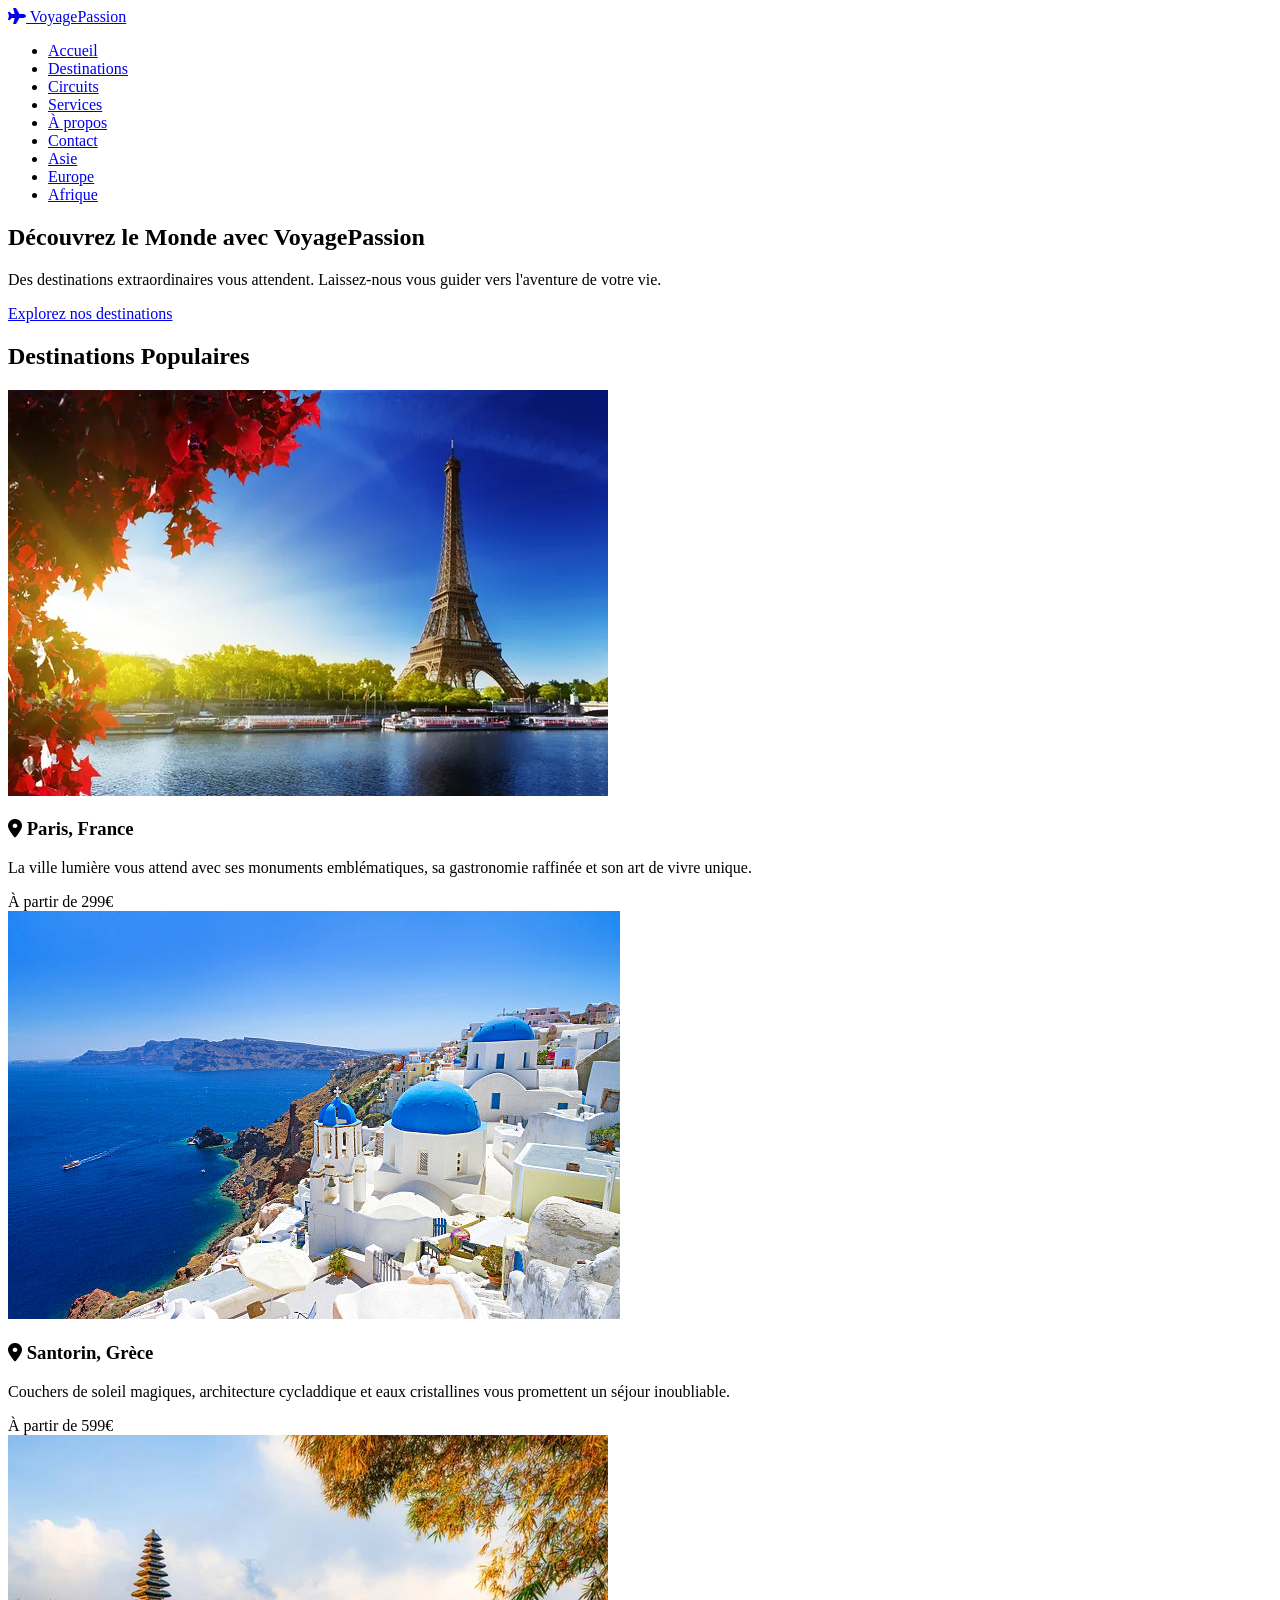
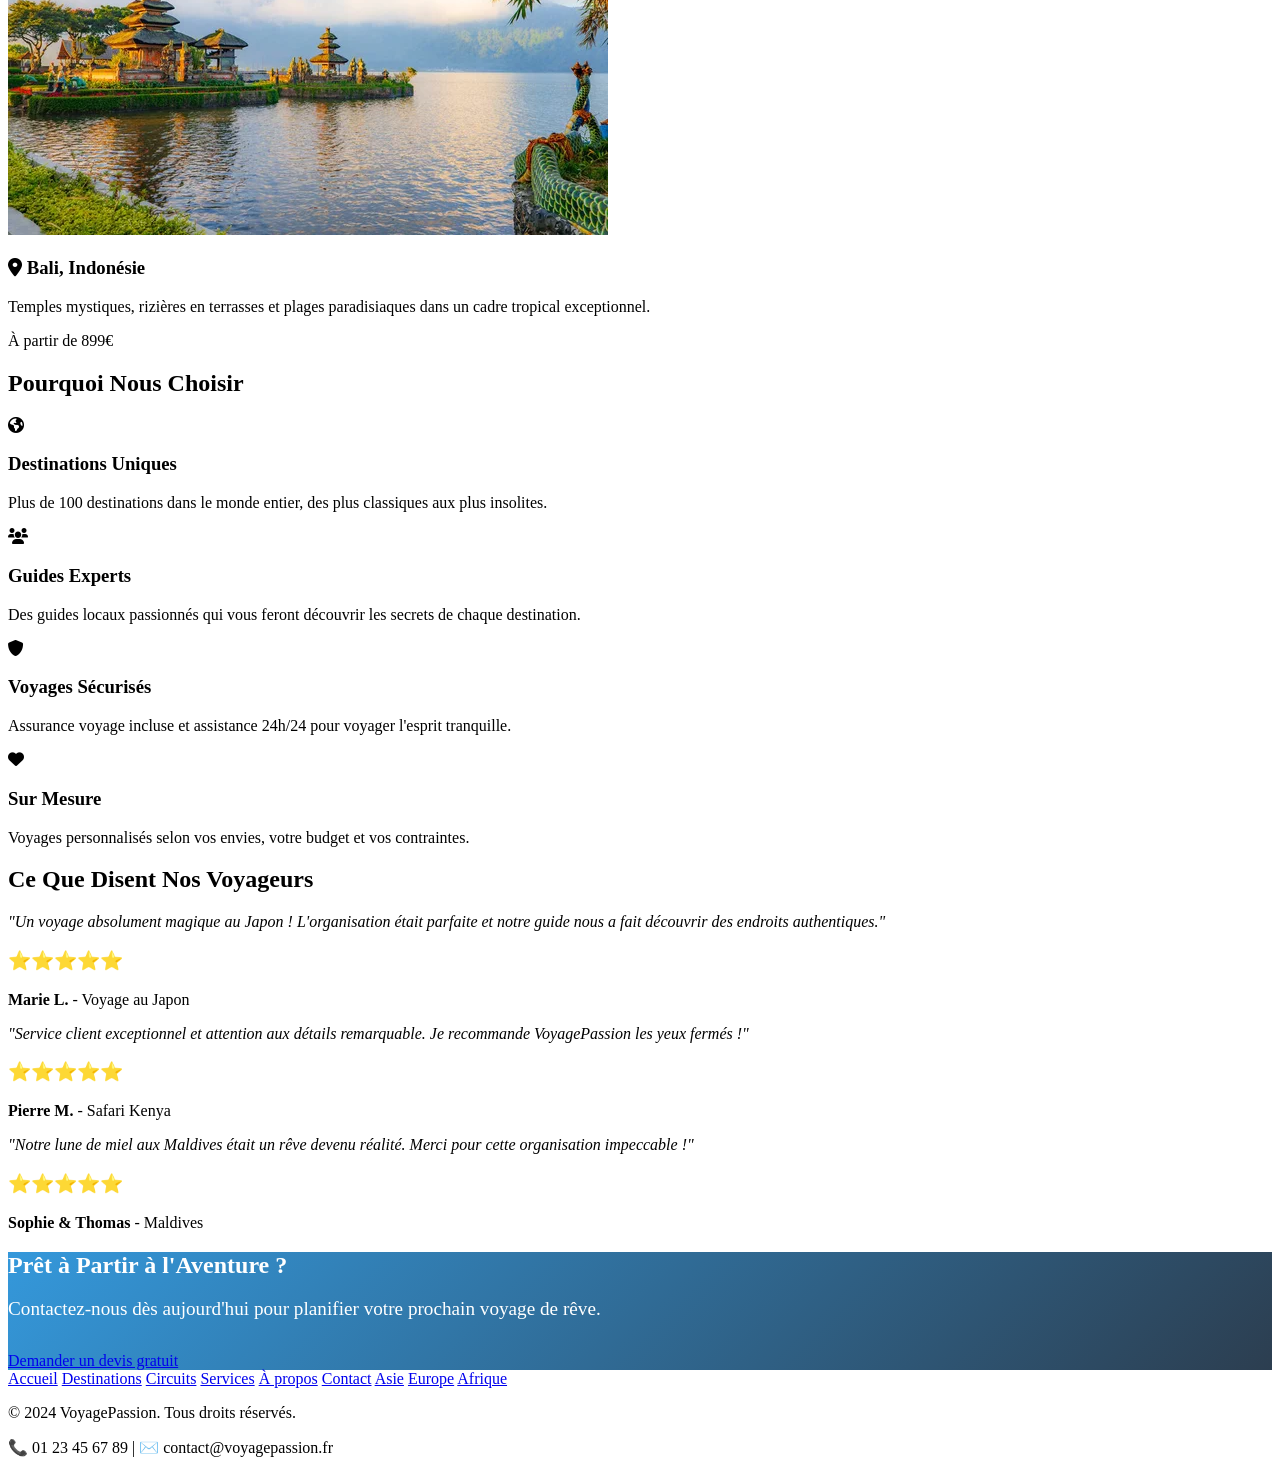
==== index.html @ 251c712e "contenu index.html et introduction d'images" ====
<!DOCTYPE html>
<html lang="fr">
<head>
    <meta charset="UTF-8">
    <meta name="viewport" content="width=device-width, initial-scale=1.0">
    <title>VoyagePassion - Votre agence de voyage</title>
    <link rel="stylesheet" href="styles.css">
    <link rel="stylesheet" href="https://cdnjs.cloudflare.com/ajax/libs/font-awesome/6.0.0/css/all.min.css">
</head>
<body>
    <header>
        <div class="header-container">
            <a href="index.html" class="logo">
                <i class="fas fa-plane"></i> VoyagePassion
            </a>
            <nav>
                <ul>
                    <li><a href="index.html" class="active">Accueil</a></li>
                    <li><a href="destinations.html">Destinations</a></li>
                    <li><a href="circuits.html">Circuits</a></li>
                    <li><a href="services.html">Services</a></li>
                    <li><a href="apropos.html">À propos</a></li>
                    <li><a href="contact.html">Contact</a></li>
                    <li><a href="Japon.html">Asie</a></li>
                    <li><a href="Maldives.html">Europe</a></li>
                    <li><a href="Kenya.html">Afrique</a></li>
                </ul>
            </nav>
        </div>
    </header>

    <main>
         <!-- Hero Section -->
        <section class="hero">
            <div class="hero-content">
                <h1>Découvrez le Monde avec VoyagePassion</h1>
                <p>Des destinations extraordinaires vous attendent. Laissez-nous vous guider vers l'aventure de votre vie.</p>
                <a href="destinations.html" class="cta-button">Explorez nos destinations</a>
            </div>
        </section>

        <!-- Destinations populaires -->
        <section class="section">
            <div class="container">
                <h2 class="section-title">Destinations Populaires</h2>
                <div class="cards-grid">
                    <div class="card">
                        <img src="assets/img/depositphotos_12462950-stock-photo-color-of-autumn-in-paris.jpg" alt="Paris">
                        <div class="card-content">
                            <h3><i class="fas fa-map-marker-alt"></i> Paris, France</h3>
                            <p>La ville lumière vous attend avec ses monuments emblématiques, sa gastronomie raffinée et son art de vivre unique.</p>
                            <div class="price">À partir de 299€</div>
                        </div>
                    </div>

                    <div class="card">
                        <img src="assets/img/istockphoto-166471469-612x612.jpg" alt="Santorin">
                        <div class="card-content">
                            <h3><i class="fas fa-map-marker-alt"></i> Santorin, Grèce</h3>
                            <p>Couchers de soleil magiques, architecture cycladdique et eaux cristallines vous promettent un séjour inoubliable.</p>
                            <div class="price">À partir de 599€</div>
                        </div>
                    </div>

                    <div class="card">
                        <img src="assets/img/depositphotos_427913978-stock-photo-pura-ulun-danu-bratan-temple.jpg" alt="Bali">
                        <div class="card-content">
                            <h3><i class="fas fa-map-marker-alt"></i> Bali, Indonésie</h3>
                            <p>Temples mystiques, rizières en terrasses et plages paradisiaques dans un cadre tropical exceptionnel.</p>
                            <div class="price">À partir de 899€</div>
                        </div>
                    </div>
                </div>
            </div>
        </section>

         <!-- Services -->
        <section class="section" style="background: white;">
            <div class="container">
                <h2 class="section-title">Pourquoi Nous Choisir</h2>
                <div class="services-grid">
                    <div class="service-item">
                        <div class="service-icon">
                            <i class="fas fa-globe-americas"></i>
                        </div>
                        <h3>Destinations Uniques</h3>
                        <p>Plus de 100 destinations dans le monde entier, des plus classiques aux plus insolites.</p>
                    </div>

                    <div class="service-item">
                        <div class="service-icon">
                            <i class="fas fa-users"></i>
                        </div>
                        <h3>Guides Experts</h3>
                        <p>Des guides locaux passionnés qui vous feront découvrir les secrets de chaque destination.</p>
                    </div>

                    <div class="service-item">
                        <div class="service-icon">
                            <i class="fas fa-shield-alt"></i>
                        </div>
                        <h3>Voyages Sécurisés</h3>
                        <p>Assurance voyage incluse et assistance 24h/24 pour voyager l'esprit tranquille.</p>
                    </div>

                    <div class="service-item">
                        <div class="service-icon">
                            <i class="fas fa-heart"></i>
                        </div>
                        <h3>Sur Mesure</h3>
                        <p>Voyages personnalisés selon vos envies, votre budget et vos contraintes.</p>
                    </div>
                </div>
            </div>
        </section>

        <!-- Témoignages -->
        <section class="section">
            <div class="container">
                <h2 class="section-title">Ce Que Disent Nos Voyageurs</h2>
                <div class="cards-grid">
                    <div class="card">
                        <div class="card-content">
                            <p style="font-style: italic; margin-bottom: 1rem;">"Un voyage absolument magique au Japon ! L'organisation était parfaite et notre guide nous a fait découvrir des endroits authentiques."</p>
                            <h3>⭐⭐⭐⭐⭐</h3>
                            <p><strong>Marie L.</strong> - Voyage au Japon</p>
                        </div>
                    </div>

                    <div class="card">
                        <div class="card-content">
                            <p style="font-style: italic; margin-bottom: 1rem;">"Service client exceptionnel et attention aux détails remarquable. Je recommande VoyagePassion les yeux fermés !"</p>
                            <h3>⭐⭐⭐⭐⭐</h3>
                            <p><strong>Pierre M.</strong> - Safari Kenya</p>
                        </div>
                    </div>

                    <div class="card">
                        <div class="card-content">
                            <p style="font-style: italic; margin-bottom: 1rem;">"Notre lune de miel aux Maldives était un rêve devenu réalité. Merci pour cette organisation impeccable !"</p>
                            <h3>⭐⭐⭐⭐⭐</h3>
                            <p><strong>Sophie & Thomas</strong> - Maldives</p>
                        </div>
                    </div>
                </div>
            </div>
        </section>

        <!-- Call to Action -->
        <section class="section" style="background: linear-gradient(135deg, #3498db, #2c3e50); color: white;">
            <div class="container text-center">
                <h2 style="color: white; margin-bottom: 1rem;">Prêt à Partir à l'Aventure ?</h2>
                <p style="font-size: 1.2rem; margin-bottom: 2rem;">Contactez-nous dès aujourd'hui pour planifier votre prochain voyage de rêve.</p>
                <a href="contact.html" class="cta-button">Demander un devis gratuit</a>
            </div>
        </section>
    
    </main>

    <footer>
        <div class="footer-content">
            <div class="footer-links">
                <a href="index.html">Accueil</a>
                <a href="destinations.html">Destinations</a>
                <a href="circuits.html">Circuits</a>
                <a href="services.html">Services</a>
                <a href="apropos.html">À propos</a>
                <a href="contact.html">Contact</a>
                <a href="Japon.html">Asie</a>
                <a href="Maldives.html">Europe</a>
                <a href="Kenya.html">Afrique</a>
            </div>
            <p>&copy; 2024 VoyagePassion. Tous droits réservés.</p>
            <p>📞 01 23 45 67 89 | ✉️ contact@voyagepassion.fr</p>
        </div>
        </footer>

</body>
</html>
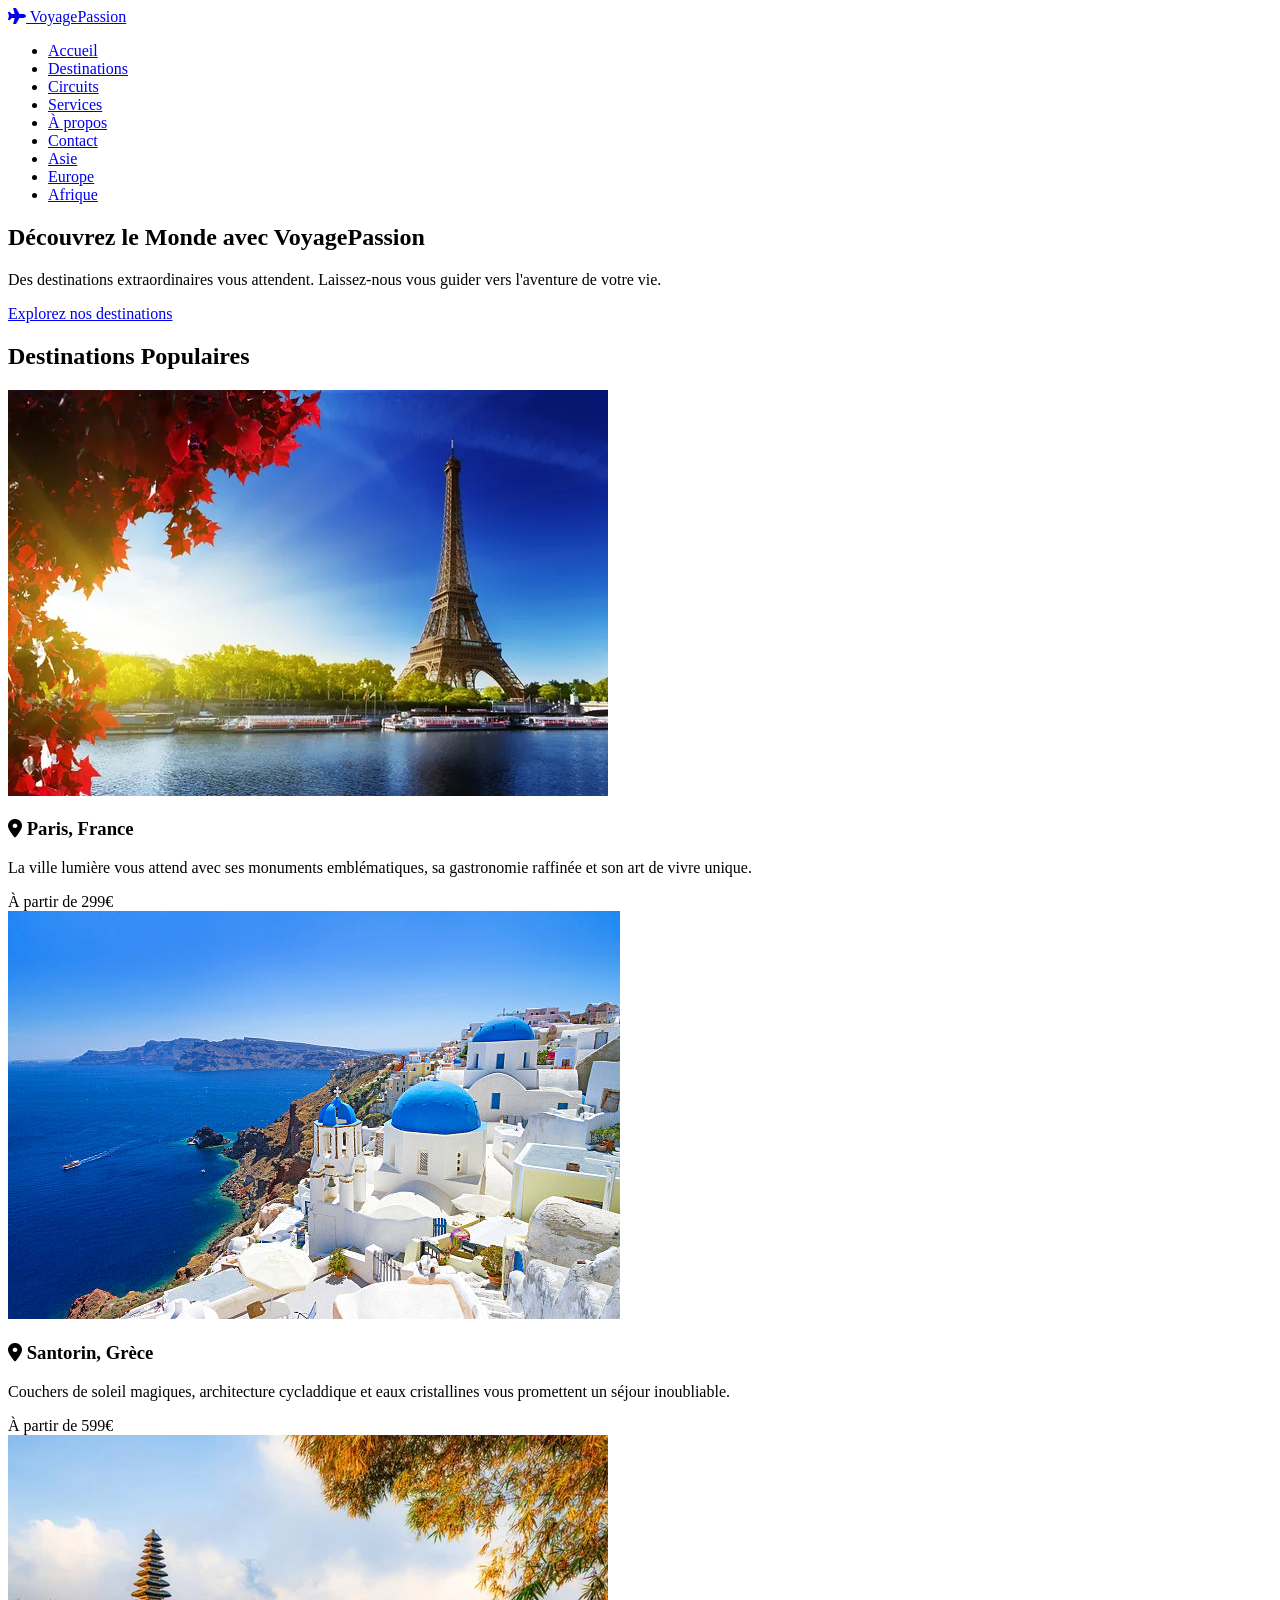
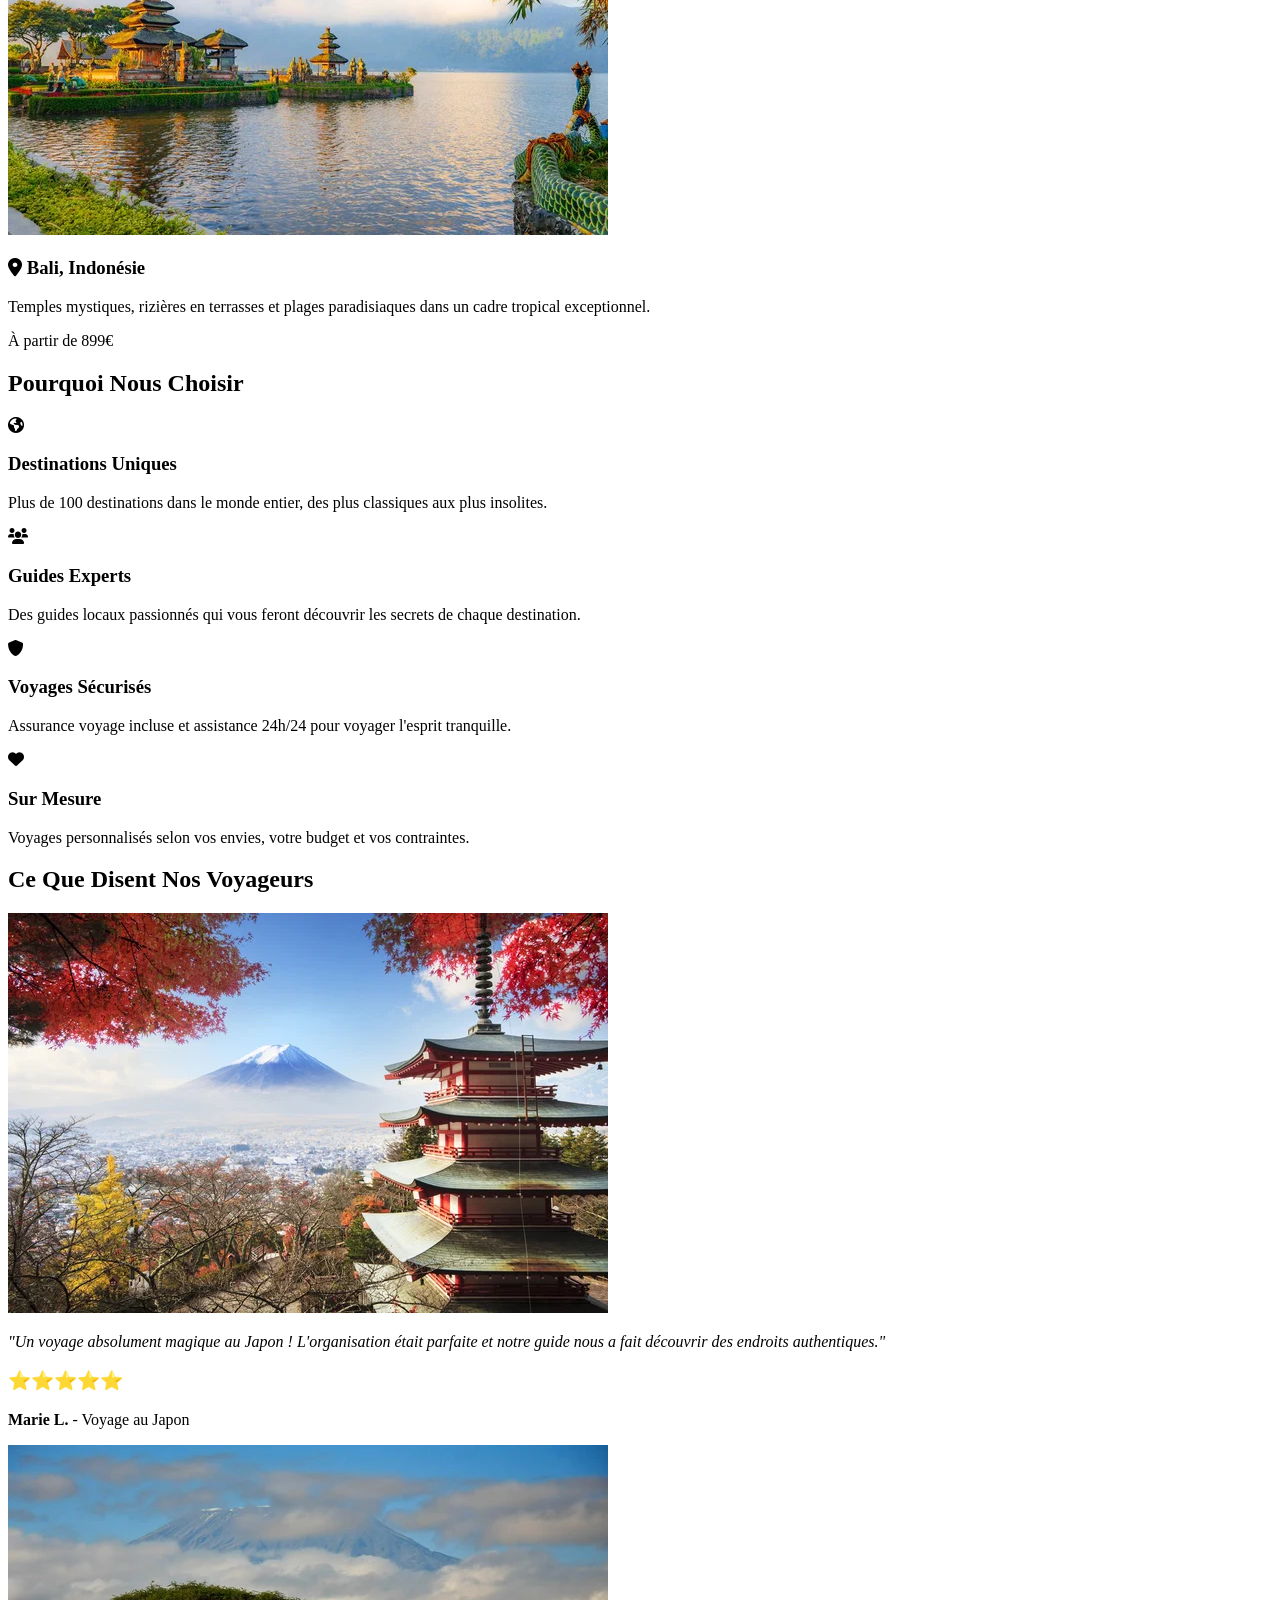
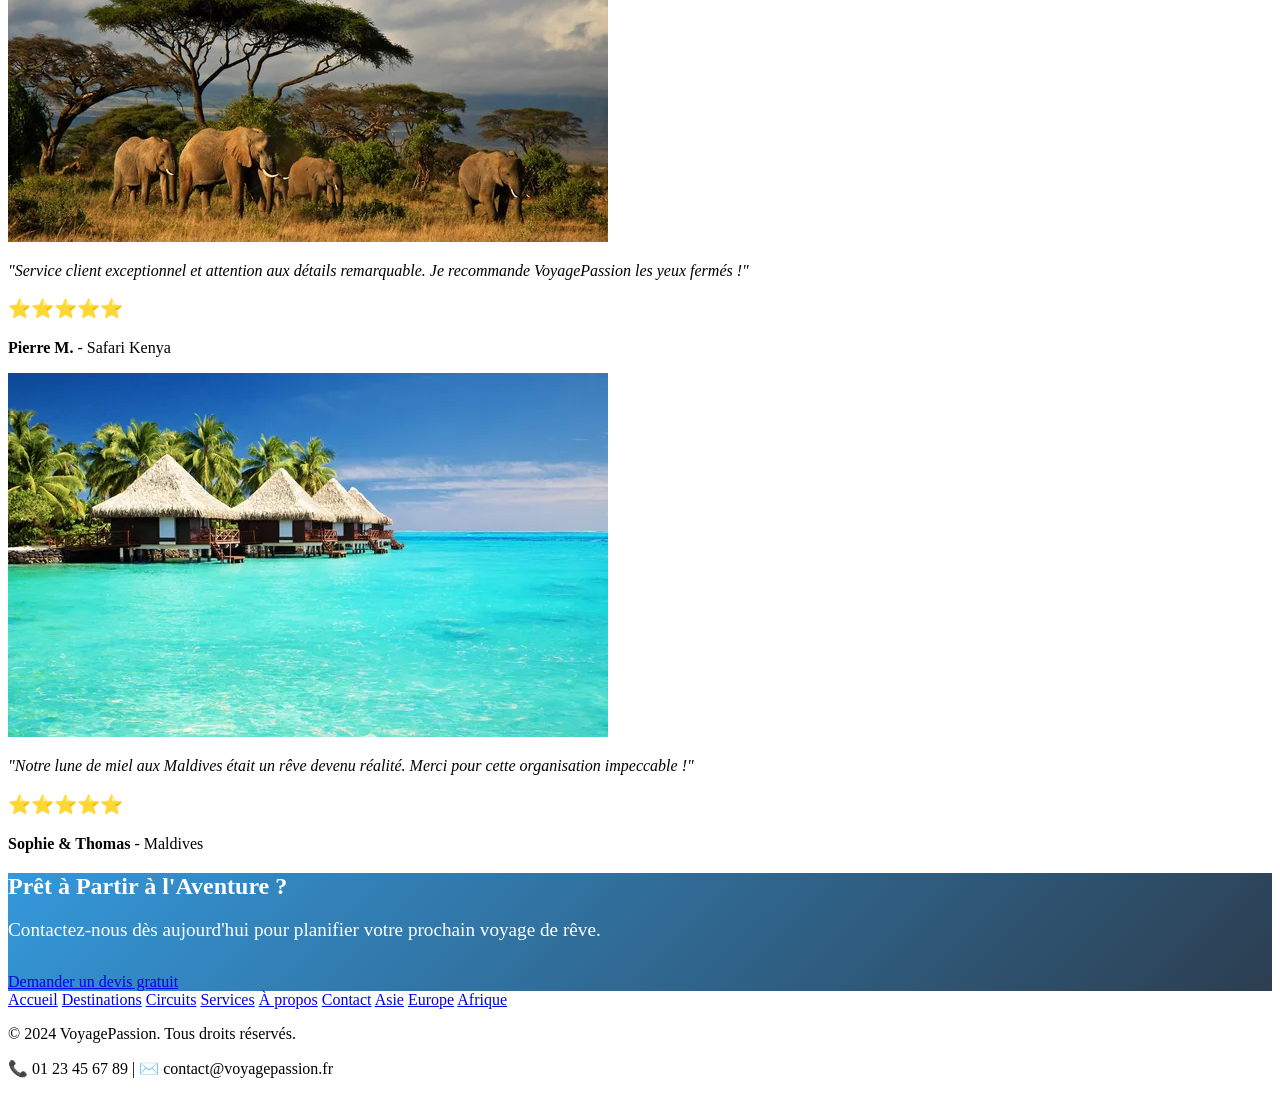
==== commit 240368ea: "création destination.html" ====
--- a/index.html
+++ b/index.html
@@ -120,6 +120,7 @@
                 <h2 class="section-title">Ce Que Disent Nos Voyageurs</h2>
                 <div class="cards-grid">
                     <div class="card">
+                         <img src="assets/img/depositphotos_59732433-stock-photo-mt-fuji-with-fall-colors.jpg" alt="Japon">
                         <div class="card-content">
                             <p style="font-style: italic; margin-bottom: 1rem;">"Un voyage absolument magique au Japon ! L'organisation était parfaite et notre guide nous a fait découvrir des endroits authentiques."</p>
                             <h3>⭐⭐⭐⭐⭐</h3>
@@ -128,6 +129,7 @@
                     </div>
 
                     <div class="card">
+                         <img src="assets/img/depositphotos_8902844-stock-photo-elephant-family-in-front-of.jpg" alt="Kenya">
                         <div class="card-content">
                             <p style="font-style: italic; margin-bottom: 1rem;">"Service client exceptionnel et attention aux détails remarquable. Je recommande VoyagePassion les yeux fermés !"</p>
                             <h3>⭐⭐⭐⭐⭐</h3>
@@ -136,6 +138,7 @@
                     </div>
 
                     <div class="card">
+                         <img src="assets/img/depositphotos_9186147-stock-photo-over-water-bungalows-with-steps.jpg" alt="Maldives">
                         <div class="card-content">
                             <p style="font-style: italic; margin-bottom: 1rem;">"Notre lune de miel aux Maldives était un rêve devenu réalité. Merci pour cette organisation impeccable !"</p>
                             <h3>⭐⭐⭐⭐⭐</h3>
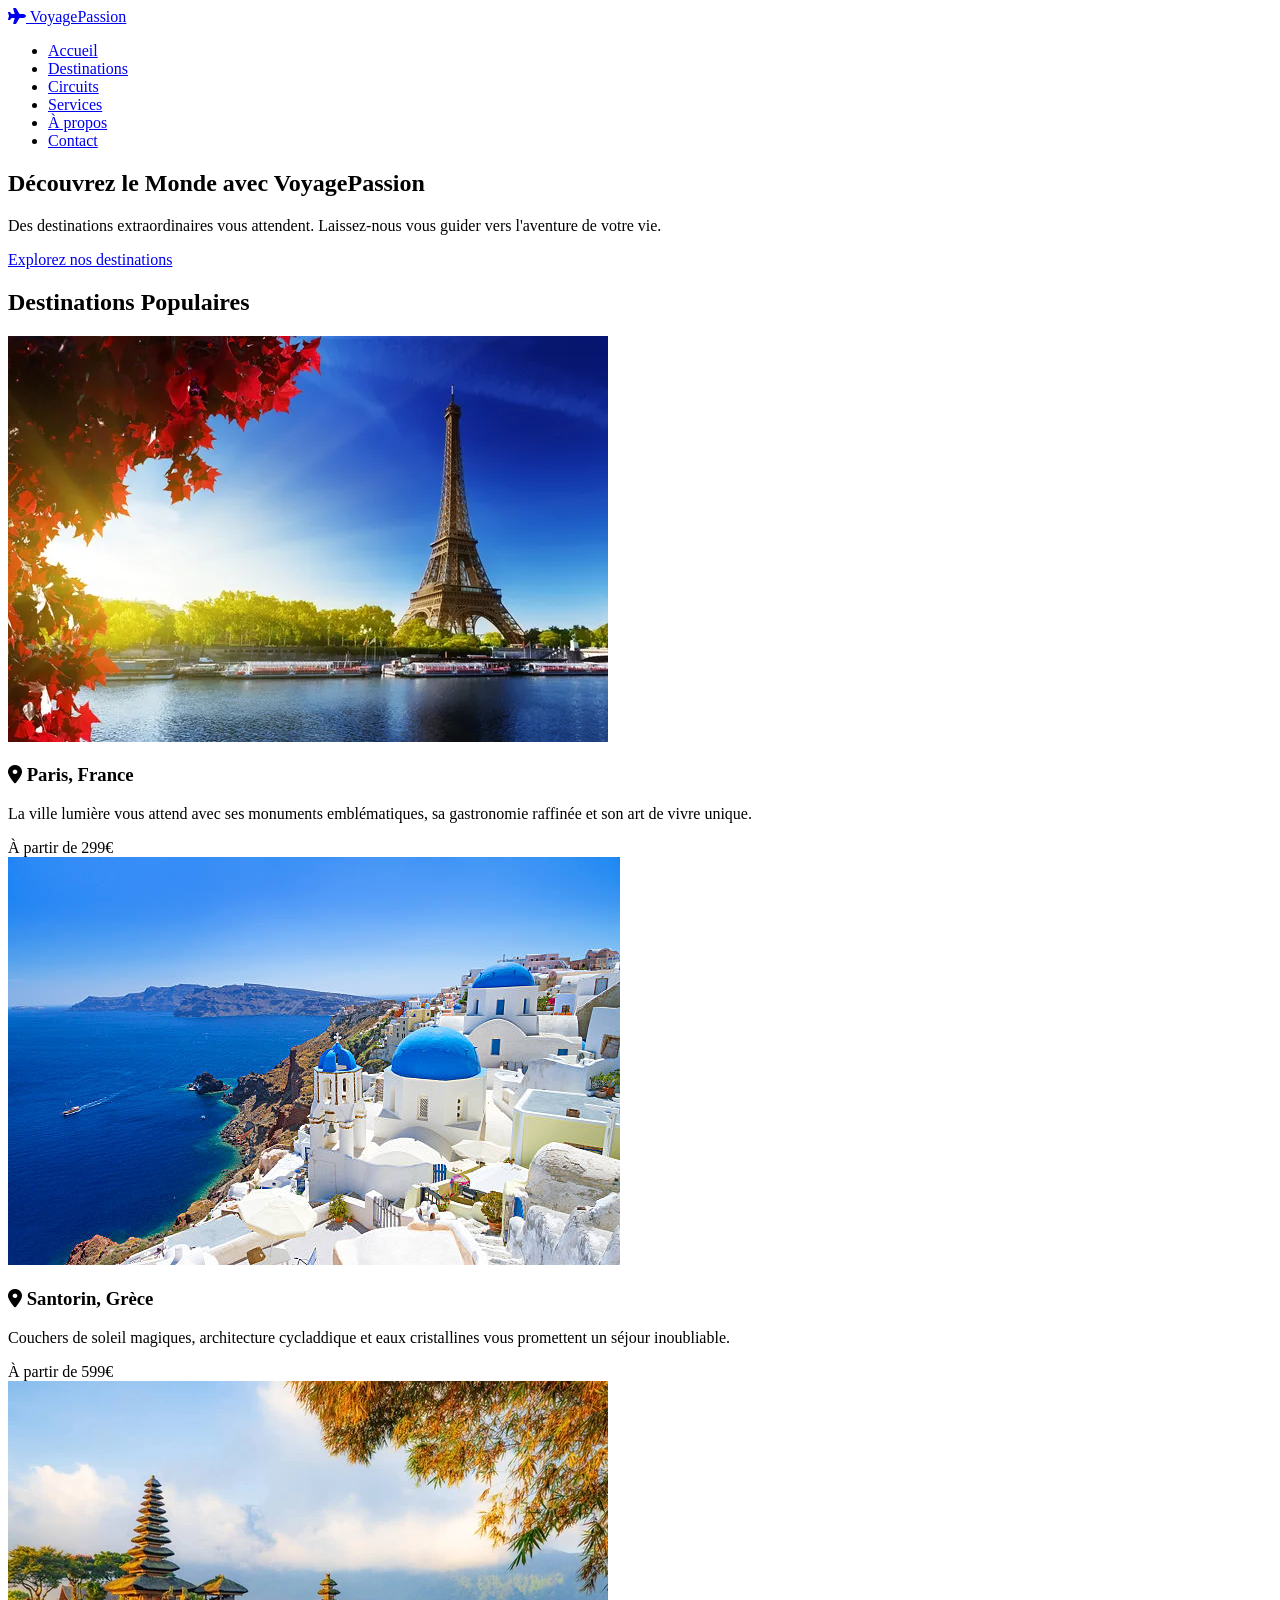
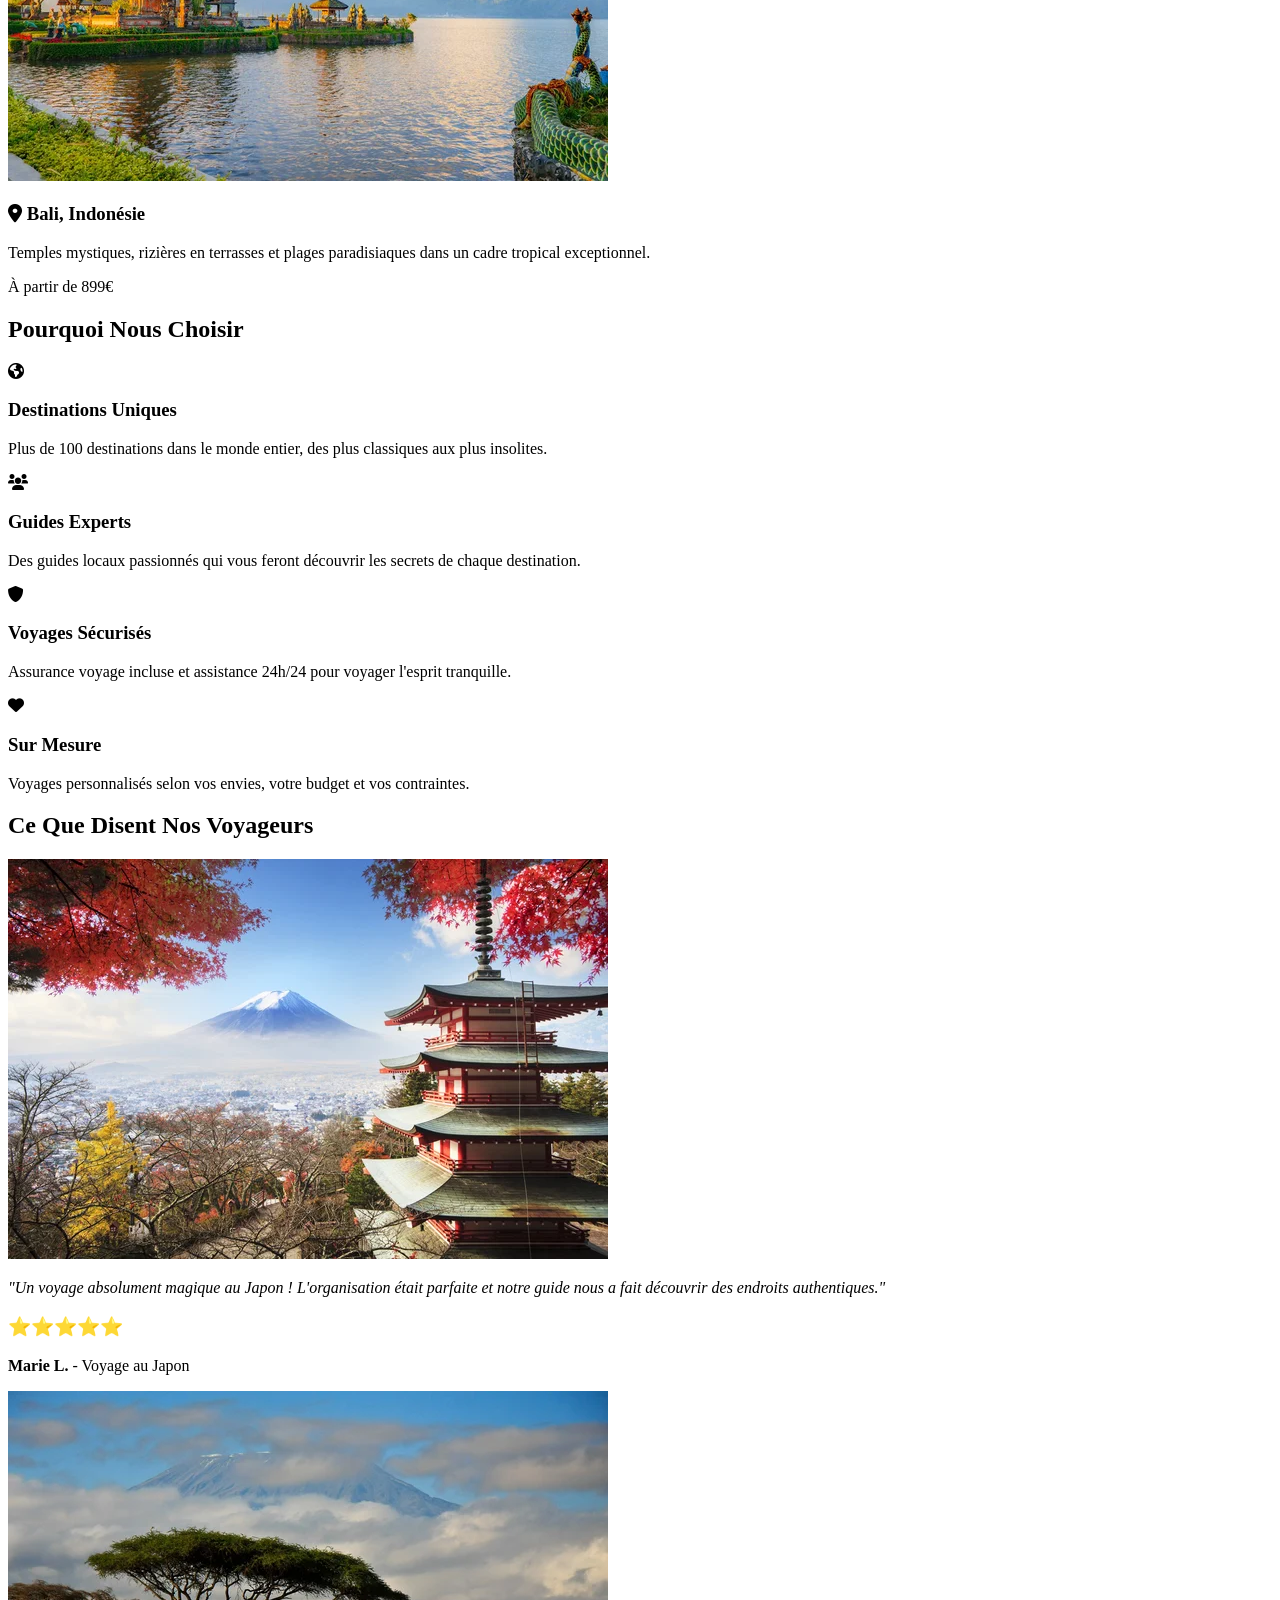
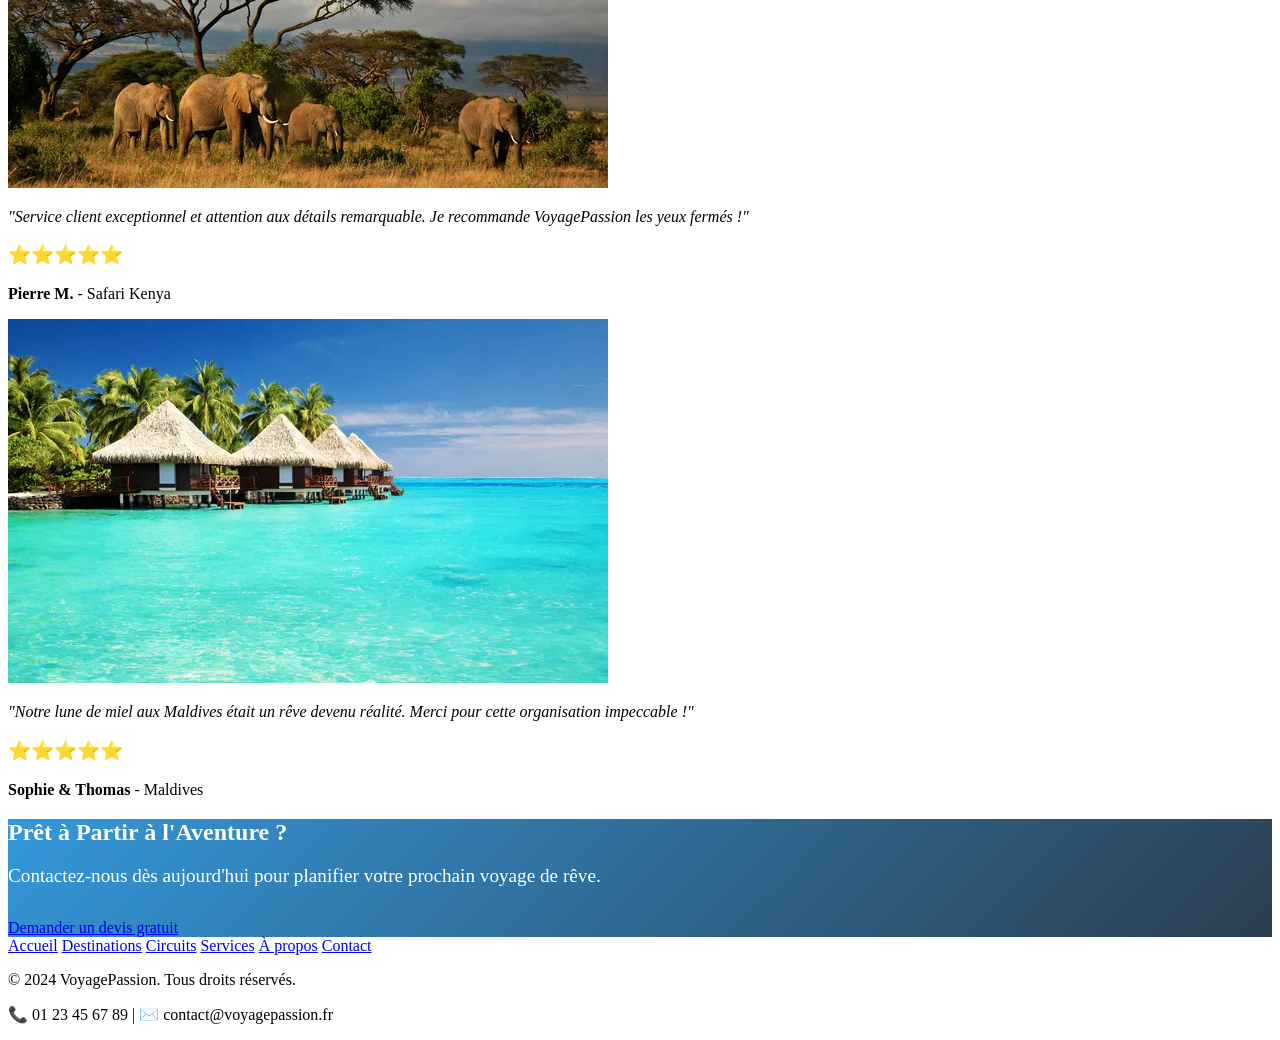
==== commit 8d49d8ca: "rajout contenu circuits.html et début apropos.html" ====
--- a/index.html
+++ b/index.html
@@ -21,9 +21,9 @@
                     <li><a href="services.html">Services</a></li>
                     <li><a href="apropos.html">À propos</a></li>
                     <li><a href="contact.html">Contact</a></li>
-                    <li><a href="Japon.html">Asie</a></li>
+                    <!-- <li><a href="Japon.html">Asie</a></li>
                     <li><a href="Maldives.html">Europe</a></li>
-                    <li><a href="Kenya.html">Afrique</a></li>
+                    <li><a href="Kenya.html">Afrique</a></li> -->
                 </ul>
             </nav>
         </div>
@@ -169,9 +169,9 @@
                 <a href="services.html">Services</a>
                 <a href="apropos.html">À propos</a>
                 <a href="contact.html">Contact</a>
-                <a href="Japon.html">Asie</a>
+                <!-- <a href="Japon.html">Asie</a>
                 <a href="Maldives.html">Europe</a>
-                <a href="Kenya.html">Afrique</a>
+                <a href="Kenya.html">Afrique</a> -->
             </div>
             <p>&copy; 2024 VoyagePassion. Tous droits réservés.</p>
             <p>📞 01 23 45 67 89 | ✉️ contact@voyagepassion.fr</p>
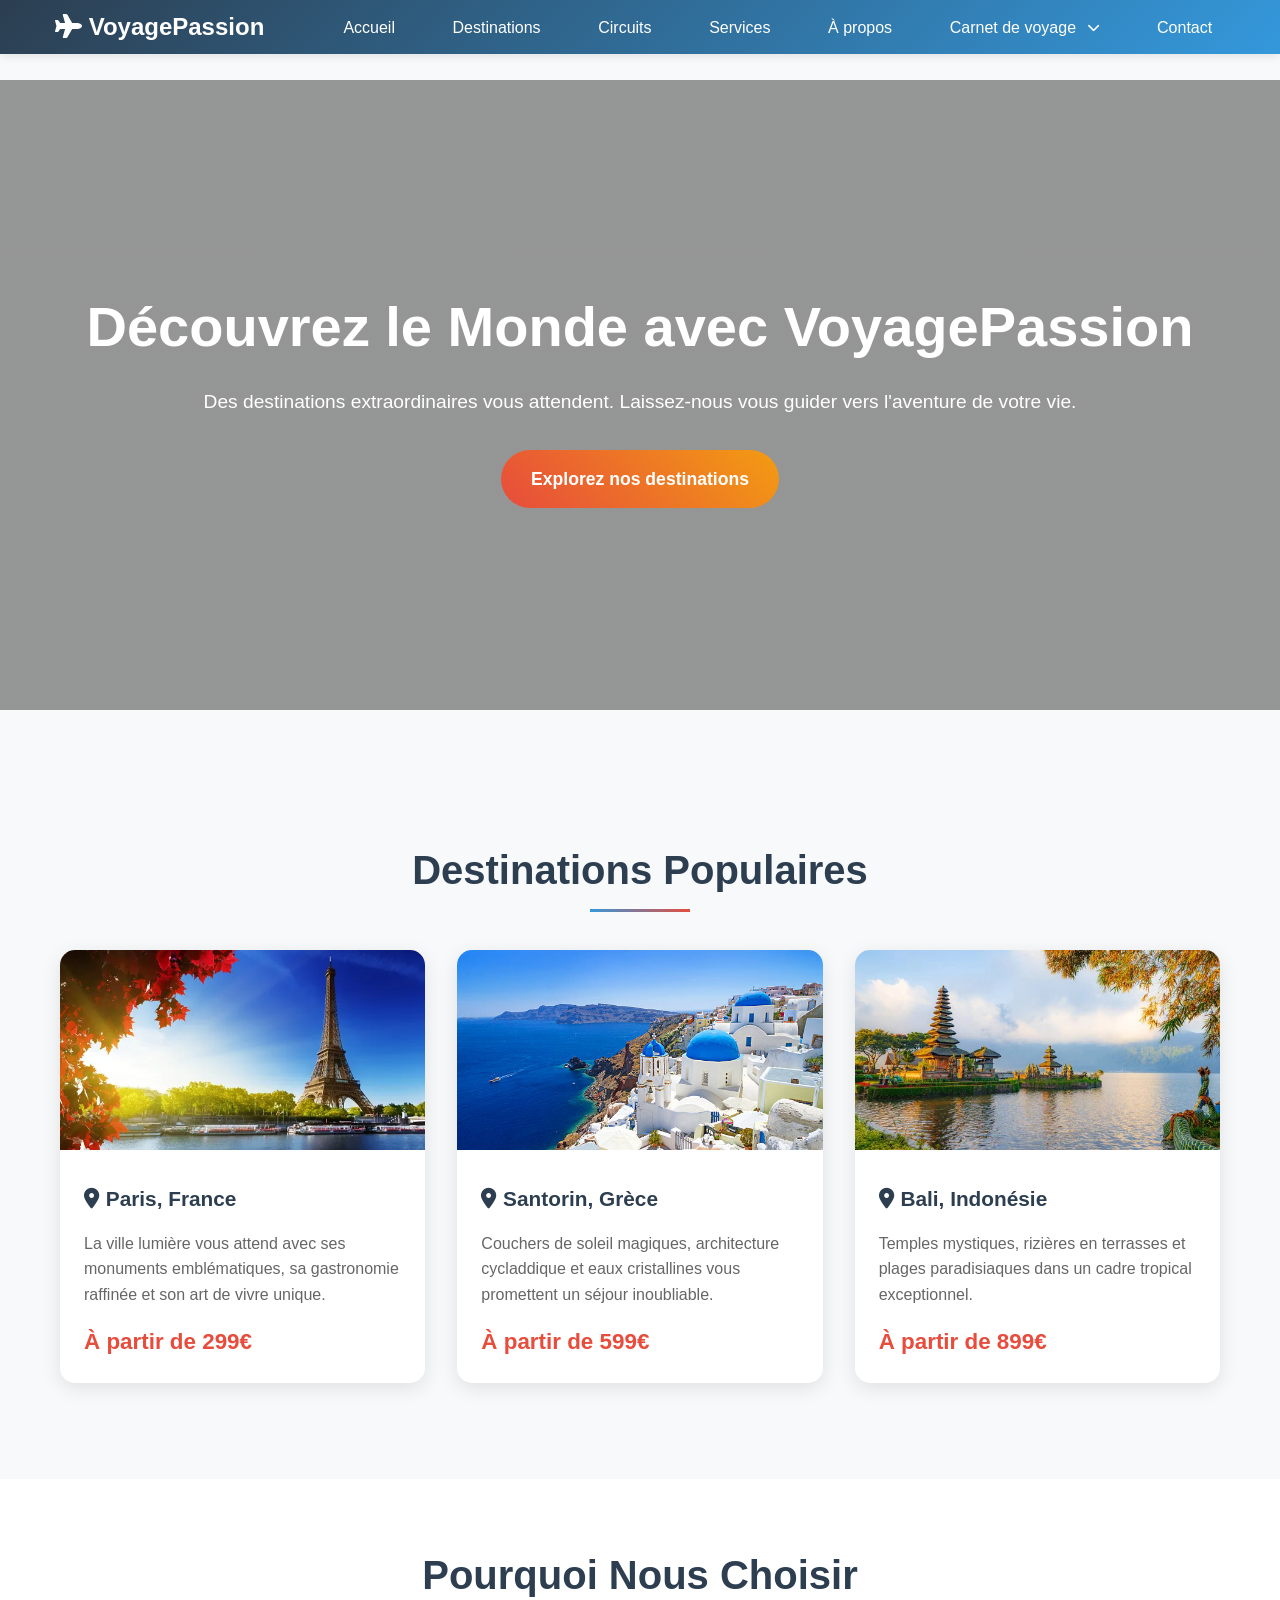
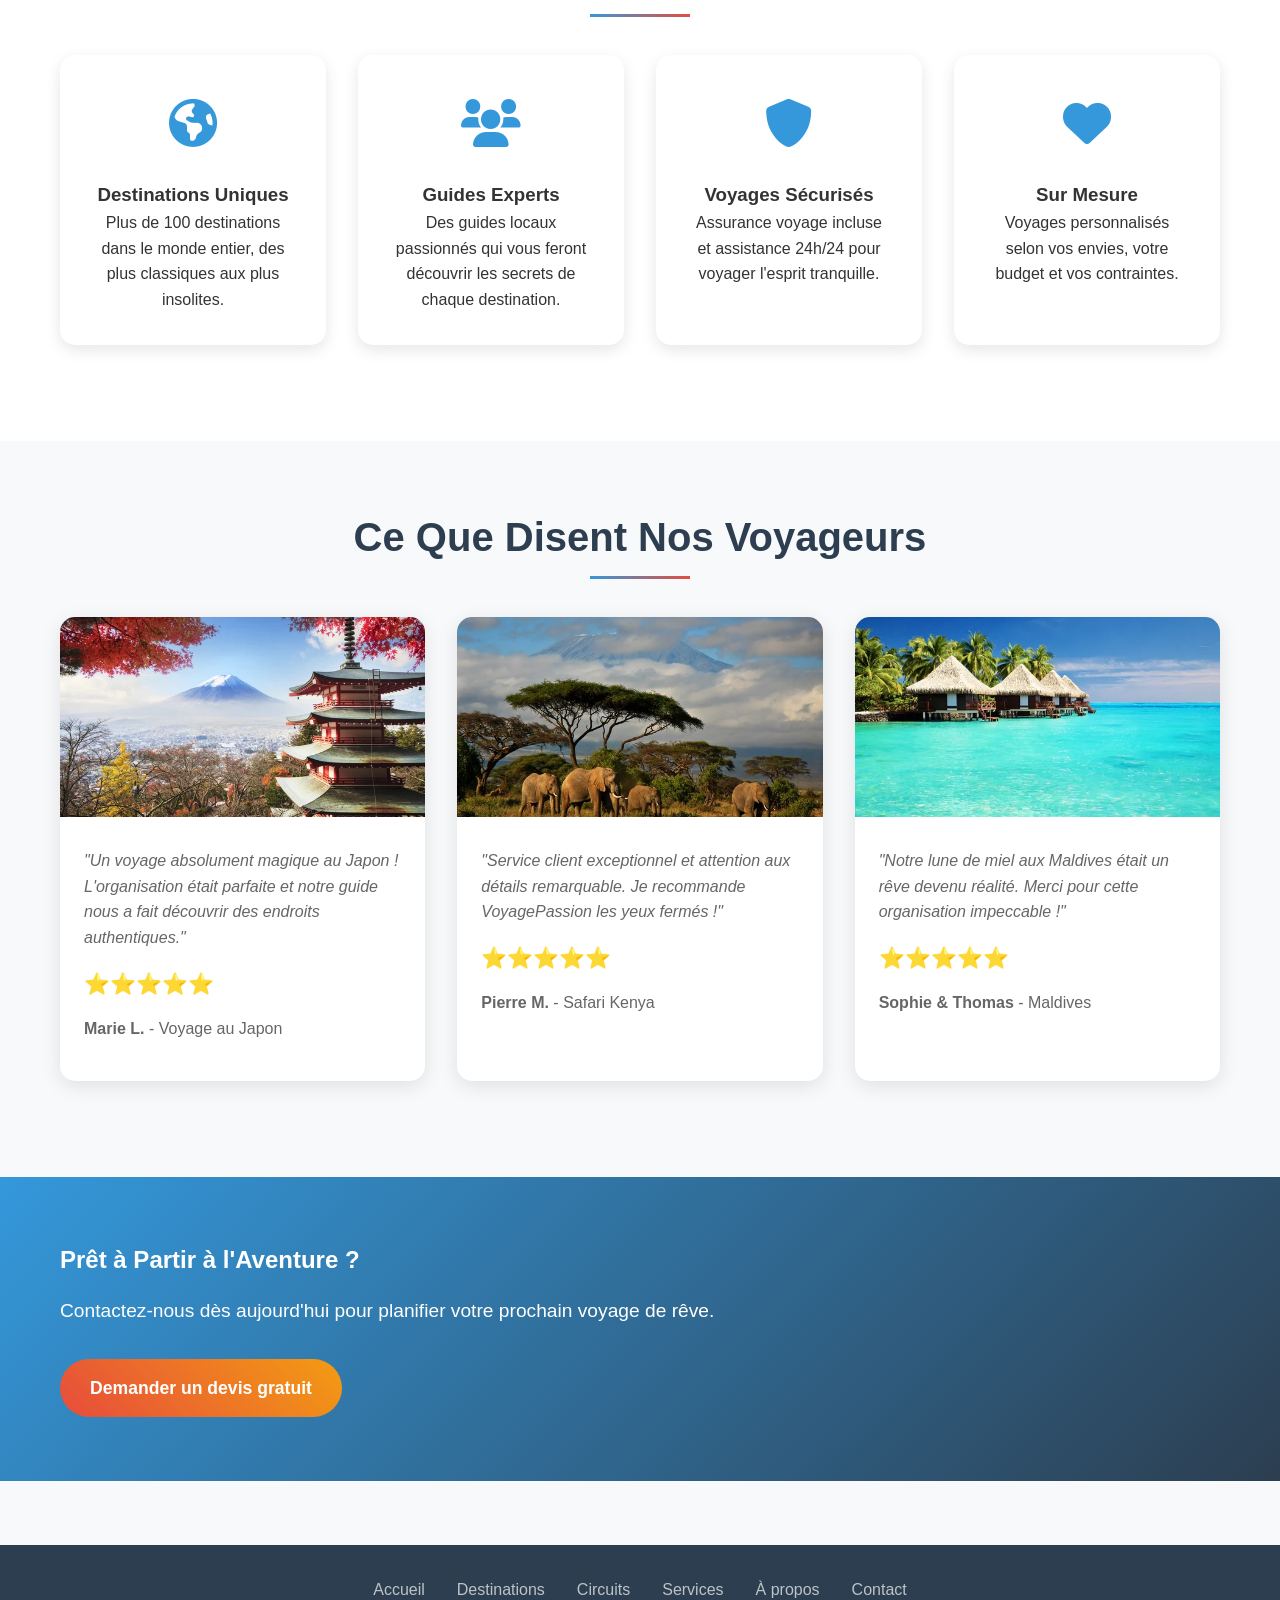
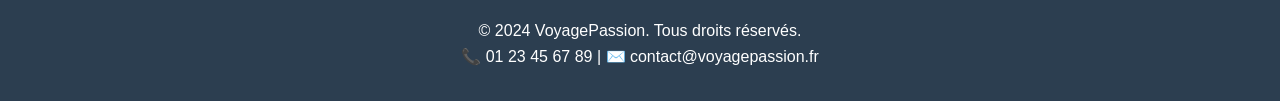
==== commit 0199e6df: "fin style.css et rajout de carnet de voyage" ====
--- a/index.html
+++ b/index.html
@@ -4,9 +4,93 @@
     <meta charset="UTF-8">
     <meta name="viewport" content="width=device-width, initial-scale=1.0">
     <title>VoyagePassion - Votre agence de voyage</title>
-    <link rel="stylesheet" href="styles.css">
+    <link rel="stylesheet" href="assets/css/style.css">
     <link rel="stylesheet" href="https://cdnjs.cloudflare.com/ajax/libs/font-awesome/6.0.0/css/all.min.css">
 </head>
+
+<!--
+    Script : gestion du menu déroulant "Carnet de voyage".
+    Explication ligne par ligne (variables, fonctions, conditions, boucles, contraintes) :
+        - document.addEventListener('DOMContentLoaded', ...)
+                -> s'assure que le DOM est complètement chargé avant d'accéder aux éléments.
+        - var dropdown = document.querySelector('.dropdown')
+                -> sélectionne l'élément principal du dropdown; peut être null si la page n'en possède pas.
+        - check nulls (if (!dropdown) return)
+                -> contrainte importante pour éviter des erreurs JS si le header est absent.
+        - dropbtn, dropdownContent
+                -> sous-éléments du dropdown ; vérifier leur existence avant de les utiliser.
+        - openDropdown / closeDropdown (fonctions utilitaires)
+                -> encapsulent la logique d'ouverture/fermeture pour éviter la répétition.
+        - dropbtn.addEventListener('click', ...)
+                -> événement principal; e.preventDefault() évite le saut dû au lien '#'.
+                -> condition if (!isOpen) { open } else { close } : comportement toggle (condition simple vraie/fausse).
+        - document.addEventListener('click', ...)
+                -> détecte les clics hors du dropdown; utilise dropdown.contains(e.target) pour déterminer la portée.
+        - dropdownContent.querySelectorAll('a').forEach(...)
+                -> boucle implicite : on attache un listener à chaque lien pour fermer le menu après sélection.
+
+    Contraintes et bonnes pratiques :
+        - lecture de style.display lit le style inline uniquement; si vous voulez lire l'état calculé, préférez
+            window.getComputedStyle(dropdownContent).display, ou mieux : gérer l'état via des classes CSS (.open).
+        - le script évite de provoquer des erreurs si des éléments sont manquants (null-checks).
+-->
+<script>
+document.addEventListener('DOMContentLoaded', function() {
+    // Récupération sécurisée des éléments (peut retourner null)
+    var dropdown = document.querySelector('.dropdown');
+
+    // Si aucun dropdown sur la page, on quitte proprement (aucune erreur lancer)
+    if (!dropdown) return; // CONTRAINTE : protège les pages sans menu déroulant
+
+    var dropbtn = dropdown.querySelector('.dropbtn');
+    var dropdownContent = dropdown.querySelector('.dropdown-content');
+
+    // Vérification supplémentaire : si une des parties manque, on n'attache pas d'écouteurs
+    if (!dropbtn || !dropdownContent) return;
+
+    // Fonction utilitaire : fermer le dropdown (réutilisable)
+    function closeDropdown() {
+        dropdownContent.style.display = 'none';
+        dropbtn.classList.remove('active');
+    }
+
+    // Fonction utilitaire : ouvrir le dropdown
+    function openDropdown() {
+        dropdownContent.style.display = 'block';
+        dropdownContent.style.animation = 'slideDown 0.3s ease';
+        dropbtn.classList.add('active');
+    }
+
+    // Toggle au clic : lecture de l'état actuel via style inline
+    dropbtn.addEventListener('click', function(e) {
+        // Empêche le comportement par défaut du lien (navigation vers '#')
+        e.preventDefault();
+
+        var isOpen = dropdownContent.style.display === 'block';
+        if (!isOpen) {
+            openDropdown();
+        } else {
+            closeDropdown();
+        }
+    });
+
+    // Fermer le menu si un clic se produit en dehors du dropdown
+    document.addEventListener('click', function(e) {
+        if (!dropdown.contains(e.target)) {
+            closeDropdown();
+        }
+    });
+
+    // Fermer le menu après sélection d'une option
+    // querySelectorAll retourne une NodeList; forEach parcourt chaque élément (boucle)
+    dropdownContent.querySelectorAll('a').forEach(function(link) {
+        link.addEventListener('click', function() {
+            closeDropdown();
+            // Ne pas preventDefault : le lien doit naviguer normalement vers la page cible
+        });
+    });
+});
+</script>
 <body>
     <header>
         <div class="header-container">
@@ -20,10 +104,15 @@
                     <li><a href="circuits.html">Circuits</a></li>
                     <li><a href="services.html">Services</a></li>
                     <li><a href="apropos.html">À propos</a></li>
+                    <li class="dropdown">
+                        <a href="#" class="dropbtn">Carnet de voyage <i class="fas fa-chevron-down"></i></a>
+                        <div class="dropdown-content">
+                            <a href="souvenirs-japon.html">🌸 Souvenirs du Japon</a>
+                            <a href="souvenirs-kenya.html">🦁 Souvenirs du Kenya</a>
+                            <a href="souvenirs-maldives.html">🏝️ Souvenirs des Maldives</a>
+                        </div>
+                    </li>
                     <li><a href="contact.html">Contact</a></li>
-                    <!-- <li><a href="Japon.html">Asie</a></li>
-                    <li><a href="Maldives.html">Europe</a></li>
-                    <li><a href="Kenya.html">Afrique</a></li> -->
                 </ul>
             </nav>
         </div>
@@ -178,5 +267,68 @@
         </div>
         </footer>
 
+<script>
+/*
+    Script : masquer/afficher la barre de navigation lors du scroll.
+
+    Description ligne par ligne / concepts :
+        - lastScrollTop : conserve la position verticale précédente du scroll (variable d'état)
+        - scrollTimer : identifiant du timeout utilisé pour le debounce (detection de l'arrêt du scroll)
+        - navbar : élément DOM <header> sur lequel on ajoute/retire les classes CSS
+
+    Logique :
+        - si l'utilisateur scrolle vers le bas (scrollTop > lastScrollTop) et dépasse 100px,
+            on cache la navbar pour maximiser l'affichage du contenu.
+        - si l'utilisateur scrolle vers le haut, on affiche la navbar.
+        - un timeout (debounce) permet d'afficher la navbar quelques ms après l'arrêt du scroll.
+
+    Contraintes :
+        - vérifier que navbar existe avant de manipuler ses classes pour éviter des erreurs JS
+        - choisir un seuil (100px) pour ne pas déclencher le masquage sur de petits mouvements
+*/
+
+let lastScrollTop = 0;
+let scrollTimer;
+
+// Récupère la navbar ; peut être null si le DOM a été modifié
+const navbar = document.querySelector('header');
+
+// Si la navbar n'existe pas, ne rien faire (sécurité)
+if (navbar) {
+    window.addEventListener('scroll', function() {
+        // Position verticale actuelle (cross-browser)
+        let scrollTop = window.pageYOffset || document.documentElement.scrollTop;
+
+        // Condition : scroll vers le bas et au-delà d'un seuil -> cacher la navbar
+        if (scrollTop > lastScrollTop && scrollTop > 100) {
+            navbar.classList.add('navbar-hidden');
+            navbar.classList.remove('navbar-visible');
+        } else if (scrollTop < lastScrollTop) {
+            // Scroll vers le haut -> afficher la navbar
+            navbar.classList.add('navbar-visible');
+            navbar.classList.remove('navbar-hidden');
+        }
+
+        // Debounce : si aucun scroll supplémentaire n'arrive pendant 150ms, afficher la navbar
+        clearTimeout(scrollTimer);
+        scrollTimer = setTimeout(function() {
+            navbar.classList.add('navbar-visible');
+            navbar.classList.remove('navbar-hidden');
+        }, 150);
+
+        // Mise à jour de la position précédente pour la prochaine itération
+        lastScrollTop = scrollTop;
+    });
+
+    // S'assurer que la navbar est visible au chargement de la page
+    window.addEventListener('load', function() {
+        navbar.classList.add('navbar-visible');
+    });
+} else {
+    // Optionnel : log pour le debug si nécessaire
+    // console && console.warn && console.warn('Navbar non trouvée: script de scroll désactivé');
+}
+</script>
+
 </body>
 </html>
--- a/assets/css/style.css
+++ b/assets/css/style.css
@@ -0,0 +1,1218 @@
+/* reset et styles de base */
+/* But: uniformiser le rendu entre navigateurs et établir des bases prévisibles.
+ * Explications "ligne par ligne" pour le sélecteur universel ci‑dessous :
+ *   *  => s'applique à tous les éléments HTML.
+ *  margin: 0;       => supprime les marges par défaut (évite surprises entre navigateurs).
+ *  padding: 0;      => supprime les paddings par défaut (garantit que l'espacement est défini explicitement).
+ *  box-sizing: border-box; => change le modèle de boîte pour inclure le padding/border dans width/height.
+ * Contraintes: s'applique globalement; si un composant externe attend l'ancien comportement,
+ *              il faudra surcharger spécifiquement son box-sizing.
+ */
+* {
+    margin: 0;             /* Reset des marges par défaut de tous les éléments */
+    padding: 0;            /* Reset des paddings par défaut */
+    box-sizing: border-box;/* Inclut padding et border dans la largeur/hauteur déclarées */
+}
+
+/* styles appliqués à l'élément body (corps du document)
+ * Détail par propriété :
+ *  - font-family: définit la police principale; 'Arial' est utilisée ici avec un fallback sans-serif.
+ *  - line-height: 1.6 pour améliorer la lisibilité (contrainte de typographie).
+ *  - color: couleur du texte primaire (#333, gris foncé plutôt que noir pur pour moins de contraste agressif).
+ *  - background-color: couleur de fond global (gris très clair) pour une apparence douce.
+ */
+body {
+    font-family: 'Arial', sans-serif; /* Police principale avec fallback */
+    line-height: 1.6;                /* Interlignage pour lisibilité */
+    color: #333;                      /* Couleur du texte par défaut */
+    background-color: #f8f9fa;        /* Couleur de fond globale */
+}
+
+/* partie header (en-tête) avec son style
+ * Explications par propriété :
+ *  - background: linear-gradient(...) => dégradé diagonal pour un look moderne;
+ *  - color: couleur du texte à l'intérieur du header;
+ *  - padding: espace interne vertical (0.5rem en haut/bas) ;
+ *  - box-shadow: petite ombre pour séparation visuelle avec le contenu;
+ *  - position: fixed + top:0 + width:100% => fixe l'en-tête en haut de la fenêtre (hors flux normal);
+ *    Contraintes : les éléments suivants doivent compenser la hauteur (marge sur main).
+ *  - z-index: 1000 => assure que le header reste au dessus des autres éléments;
+ *  - transition: transform 0.3s => utilisé pour animer l'entrée/sortie via transform (ex: .navbar-hidden).
+ */
+header {
+    background: linear-gradient(135deg, #2c3e50, #3498db); /* Dégradé diagonal */
+    color: white;                                        /* Couleur du texte */
+    padding: 0.5rem 0;                                   /* Espacement vertical */
+    box-shadow: 0 2px 10px rgba(0,0,0,0.1);              /* Ombre subtile */
+    position: fixed;                                     /* Fixe en haut de la page */
+    width: 100%;
+    top: 0;                                              /* Collé au sommet */
+    z-index: 1000;                                       /* Priorité d'affichage */
+    transition: transform 0.3s ease-in-out;              /* Transition pour animations via transform */
+}
+
+/* Classes pour l'auto-hide de la navbar pendant le scroll */
+/* Classes utilitaires pour montrer/cacher la navbar via translation (prévu pour JS)
+ * - .navbar-hidden : translateY(-100%) fait remonter le header hors écran --> effet de masquage.
+ * - .navbar-visible : remet en place (translateY(0)).
+ * Ces classes modifient la propriété 'transform' animée par la transition définie sur header.
+ */
+header.navbar-hidden { transform: translateY(-100%); }
+header.navbar-visible { transform: translateY(0); }
+
+.header-container {
+    /* un conteneur interne du header pour limiter la largeur */
+    max-width: 1200px;
+    margin: 0 auto;
+    padding: 0 15px;
+    display: flex;
+    justify-content: space-between;
+    align-items: center;
+    /* j'applique une largeur maximale 1200px pour design responsive avec un centrage horizontal automatique */
+    /* un espacement horizontal 20px de chaque côté, un flexbox pour alignement horizontal */
+    /* je réparti le logo à gauche et une navigation à droite avec un alignement vertical centré */
+
+}
+
+.logo {
+    /* style pour le logo de l'agence */
+    font-size: 1.5rem;
+    font-weight: bold;
+    color: #fff;
+    text-decoration: none;
+
+/* j'applique la taille de police 1.5rem (24px) avec un texte en gras et une couleur blanche et supprime le soulignement du lien */
+}
+
+/* NAVIGATION PRINCIPALE
+ * Explications ligne-par-ligne pour les règles de navigation :
+ * - La barre utilise une liste non-stylée et un flexbox pour aligner horizontalement les éléments.
+ * - Les liens ont des zones cliquables généreuses (padding) et des transitions pour des hover doux.
+ */
+nav ul {
+    list-style: none;    /* Supprime les puces par défaut */
+    display: flex;       /* Aligne les items horizontalement via Flexbox */
+    gap: 2rem;           /* Espace entre les items (séparation constante) */
+}
+
+nav a {
+    color: white;                 /* Couleur du lien */
+    text-decoration: none;        /* Supprime le soulignement */
+    font-weight: 500;             /* Poids de police medium */
+    transition: color 0.3s ease;  /* Transition douce sur la couleur (hover/focus) */
+    padding: 0.3rem 0.8rem;       /* Zone cliquable : vertical/horizontal */
+    border-radius: 5px;           /* Légère rondeur des coins pour hover */
+}
+
+/* États d'interaction
+ * :hover => interaction souris ; :active ici utilisé pour marquer l'élément courant
+ * L'effet visuel utilise un fond blanc semi-transparent pour contraste sur le header sombre. */
+nav a:hover,
+nav a:active {
+    background-color: rgba(255,255,255,0.2);
+    color: #fff; /* Maintient le texte blanc pour lisibilité */
+}
+
+/* Dropdown Menu Styles */
+/* Styles pour le menu déroulant "Carnet de voyage" */
+/* DROPDOWN (menu déroulant)
+ * Structure : .dropdown (parent), .dropdown-content (contenu caché)
+ * Comportement : affichage via hover (desktop) ; sur mobile, transformé via media queries.
+ * Contraintes : reliance sur :hover pour ouvrir le menu — sur mobile, on adapte via queries.
+ */
+.dropdown {
+    position: relative;  /* Contexte pour position absolute du contenu */
+    display: inline-block; /* Permet d'être aligné inline tout en étant positionné */
+}
+
+.dropdown-content {
+    display: none;                /* Caché par défaut */
+    position: absolute;           /* Sors du flux pour se superposer */
+    background-color: white;      /* Fond contrasté pour lisibilité */
+    min-width: 220px;             /* Largeur minimale pour éléments lisibles */
+    box-shadow: 0px 8px 16px rgba(0,0,0,0.2); /* Ombre portée */
+    border-radius: 10px;          /* Coins arrondis */
+    z-index: 1000;                /* Au-dessus du reste */
+    top: 100%;                    /* Positionné juste sous l'élément parent */
+    left: 0;
+    overflow: hidden;             /* Masque débordements internes */
+    margin-top: 0.5rem;           /* Petit décalage visuel */
+}
+
+.dropdown-content a {
+    color: #2c3e50 !important;    /* Couleur texte dans dropdown (override si nécessaire) */
+    padding: 12px 16px;           /* Zone cliquable confortable */
+    text-decoration: none;        /* Pas de soulignement */
+    display: block;               /* Chaque lien sur sa ligne */
+    transition: all 0.3s ease;    /* Transition pour hover */
+    font-weight: 500;             /* Lisibilité */
+}
+
+.dropdown-content a:hover {
+    background-color: #3498db;    /* Fond bleu au survol */
+    color: white !important;      /* Texte blanc pour contraste */
+    transform: translateX(5px);   /* Petit décalage pour effet dynamique */
+}
+
+/* Activation du dropdown par hover (desktop) -> affichage + animation */
+.dropdown:hover .dropdown-content {
+    display: block;
+    animation: slideDown 0.3s ease; /* Animation d'entrée définie plus bas */
+}
+
+/* Animation slideDown : utilisé pour l'apparition du dropdown
+ * - commence légèrement en haut et transparent, s'anime vers sa position finale.
+ */
+@keyframes slideDown {
+    0% { opacity: 0; transform: translateY(-10px); }
+    100% { opacity: 1; transform: translateY(0); }
+}
+
+.dropbtn .fas {
+    margin-left: 0.5rem;               /* Espace entre texte et icône */
+    font-size: 0.8rem;                 /* Taille réduite pour l'icône */
+    transition: transform 0.3s ease;   /* Animation de rotation sur hover */
+}
+
+/* Rotation de l'icône (chevron) lors du hover du dropdown */
+.dropdown:hover .dropbtn .fas { transform: rotate(180deg); }
+
+/* main content */
+/* style pour pour le contenu principal des ppages */
+
+main {
+    /* élément du main contenant le contenu principal */
+    margin-top: 80px;
+    min-height: calc(100vh - 160px);
+    /* marge haute 80px pour compenser le header fixe et une hauteur mini calculée : 100vh -160px (header + footer) */
+}
+
+.container {
+    /* classe conteneur générique utilisée dans toutes les sections */
+    max-width: 1200px;                       
+    margin: 0 auto;                           
+    padding: 0 20px;
+    /* j'applique une largeur max 1200px, un centrage horizontal et un espacement horizontal 20px */
+}
+
+/* Hero Section */
+/* Commentaire : Styles pour la section bannière principale */
+
+.hero {
+    /* Section héro avec image de fond */
+    background: linear-gradient(rgba(0,0,0,0.4), rgba(0,0,0,0.4)),   
+    /* Calque noir semi-transparent */
+                url('https://images.unsplash.com/photo-1488646953014-85cb44e25828?ixlib=rb-4.0.3&ixid=M3wxMjA3fDB8MHxwaG90by1wYWdlfHx8fGVufDB8fHx8fA%3D%3D&auto=format&fit=crop&w=2835&q=80') center/cover; 
+    /* Image fond Unsplash centrée couvrant */
+    height: 70vh;                             
+    display: flex;                            
+    align-items: center;                      
+    justify-content: center;                  
+    text-align: center;                       
+    color: white;                            
+    margin-bottom: 4rem;                     
+    /* j'apllique une hauteur de 70% de la hauteur viewport, un flexbox pour centrer le contenu */
+    /* j'aplllique un centrage vertical et horizontal, le texte centré en blanc sur fond sombre */
+    /* une marge basse 4rem pour espacement */
+}
+
+.hero-content h1 {
+    /* Titre principal du héro */
+    font-size: 3.5rem;                       /* Taille très grande 3.5rem */
+    margin-bottom: 1rem;                     /* Marge basse 1rem */
+    animation: fadeInUp 1s ease-out;         /* Animation entrée fadeInUp, durée 1s, transition douce */
+}
+
+.hero-content p {
+    /* Paragraphe descriptif du héro */
+    font-size: 1.2rem;                       /* Taille légèrement plus grande */
+    margin-bottom: 2rem;                     /* Marge basse 2rem */
+    animation: fadeInUp 1s ease-out 0.3s both;  /* Animation identique avec délai 0.3s et both (forwards + backwards) */
+}
+
+.cta-button {
+    /* Bouton call-to-action (appel à l'action) */
+    background: linear-gradient(45deg, #e74c3c, #f39c12);  /* Dégradé rouge vers orange à 45° */
+    color: white;                            /* Texte blanc */
+    padding: 15px 30px;                      /* Espacement interne généreux */
+    text-decoration: none;                   /* Supprime soulignement lien */
+    border-radius: 50px;                     /* Coins très arrondis (forme pilule) */
+    font-weight: bold;                       /* Texte gras */
+    font-size: 1.1rem;                       /* Taille légèrement plus grande */
+    transition: transform 0.3s ease, box-shadow 0.3s ease;  /* Transitions multiples : transform et ombre */
+    display: inline-block;                   /* Affichage bloc en ligne pour pouvoir appliquer transform */
+    animation: fadeInUp 1s ease-out 0.6s both;  /* Animation avec délai 0.6s */
+}
+
+.cta-button:hover {
+    /* État survol du bouton CTA */
+    transform: translateY(-2px);             /* Translation vers le haut de 2px (effet lvitation) */
+    box-shadow: 0 10px 25px rgba(0,0,0,0.2); /* Ombre portée plus prononcée */
+}
+
+/* Section Styles */
+/* Commentaire : Styles génériques pour toutes les sections du site */
+
+.section {
+    /* Classe générique pour sections de contenu */
+    padding: 4rem 0;                         /* Espacement vertical important 4rem */
+}
+
+.section-title {
+    /* Titres de sections */
+    text-align: center;                      /* Centrage texte */
+    font-size: 2.5rem;                       /* Grande taille 2.5rem */
+    margin-bottom: 3rem;                     /* Grande marge basse */
+    color: #2c3e50;                         /* Couleur bleu-gris foncé */
+    position: relative;                      /* Position relative pour pseudo-élément */
+}
+
+.section-title::after {
+    /* Pseudo-élément décoratif sous le titre */
+    content: '';                            /* Contenu vide obligatoire */
+    width: 100px;                           /* Largeur 100px */
+    height: 3px;                            /* Hauteur 3px (ligne fine) */
+    background: linear-gradient(45deg, #3498db, #e74c3c);  /* Dégradé bleu vers rouge */
+    position: absolute;                      /* Position absolue par rapport au titre */
+    bottom: -10px;                          /* 10px sous le texte */
+    left: 50%;                              /* Positionnement à 50% de la largeur */
+    transform: translateX(-50%);             /* Translation -50% pour centrage parfait */
+}
+
+/* Cards Grid */
+/* Commentaire : Système de grille pour cartes de contenu */
+
+.cards-grid {
+    /* Grille responsive pour cartes */
+    display: grid;                           /* Affichage CSS Grid */
+    grid-template-columns: repeat(auto-fit, minmax(300px, 1fr));  /* Colonnes auto-adaptatives, min 300px */
+    gap: 2rem;                              /* Espacement 2rem entre cartes */
+    margin: 2rem 0;                         /* Marge verticale 2rem */
+}
+
+.card {
+    /* Styles pour cartes individuelles */
+    background: white;                       /* Fond blanc */
+    border-radius: 15px;                     /* Coins arrondis 15px */
+    overflow: hidden;                        /* Masque dépassements (important pour images) */
+    box-shadow: 0 5px 20px rgba(0,0,0,0.1); /* Ombre portée subtile */
+    transition: transform 0.3s ease, box-shadow 0.3s ease;  /* Transitions pour hover */
+}
+
+.card:hover {
+    /* État survol des cartes */
+    transform: translateY(-10px);            /* Élévation 10px vers le haut */
+    box-shadow: 0 15px 35px rgba(0,0,0,0.2); /* Ombre plus prononcée */
+}
+
+.card img {
+    /* Images dans les cartes */
+    width: 100%;                            /* Largeur 100% du conteneur */
+    height: 200px;                          /* Hauteur fixe 200px */
+    object-fit: cover;                      /* Recadrage image pour couvrir zone sans déformation */
+}
+
+.card-content {
+    /* Contenu textuel des cartes */
+    padding: 1.5rem;                        /* Espacement interne généreux */
+}
+
+.card h3 {
+    /* Titres dans les cartes */
+    font-size: 1.3rem;                      /* Taille moyenne */
+    margin-bottom: 1rem;                    /* Marge basse */
+    color: #2c3e50;                         /* Couleur bleu-gris */
+}
+
+.card p {
+    /* Paragraphes dans les cartes */
+    color: #666;                            /* Gris moyen pour lisibilité */
+    margin-bottom: 1rem;                    /* Marge basse */
+}
+
+.price {
+    /* Affichage des prix */
+    font-size: 1.4rem;                      /* Taille plus grande */
+    font-weight: bold;                      /* Gras pour attirer attention */
+    color: #e74c3c;                         /* Rouge pour urgence/action */
+}
+
+/* Services Grid */
+/* Commentaire : Grille spécifique pour la page services */
+
+.services-grid {
+    /* Grille pour services (plus petites cellules que cards) */
+    display: grid;                           /* CSS Grid */
+    grid-template-columns: repeat(auto-fit, minmax(250px, 1fr));  /* Colonnes min 250px (plus petites) */
+    gap: 2rem;                              /* Espacement identique */
+    margin: 2rem 0;                         /* Marge verticale */
+}
+
+.service-item {
+    /* Items individuels de services */
+    text-align: center;                     /* Centrage du contenu */
+    padding: 2rem;                          /* Espacement interne */
+    background: white;                       /* Fond blanc */
+    border-radius: 15px;                     /* Coins arrondis */
+    box-shadow: 0 5px 15px rgba(0,0,0,0.1); /* Ombre portée */
+    transition: transform 0.3s ease;         /* Transition pour hover */
+}
+
+.service-item:hover {
+    /* État survol des services */
+    transform: translateY(-5px);             /* Légère élévation 5px */
+}
+
+.service-icon {
+    /* Icônes des services */
+    font-size: 3rem;                        /* Très grande taille pour visibilité */
+    margin-bottom: 1rem;                    /* Marge basse */
+    color: #3498db;                         /* Couleur bleue cohérente */
+}
+
+/* Form Styles */
+/* Commentaire : Styles pour formulaires de contact */
+
+.contact-form {
+    /* Conteneur principal du formulaire */
+    max-width: 800px;                       /* Largeur max augmentée pour le formulaire complexe */
+    margin: 0 auto;                         /* Centrage horizontal */
+    background: white;                       /* Fond blanc */
+    padding: 2.5rem;                        /* Espacement interne plus généreux */
+    border-radius: 15px;                    /* Coins arrondis */
+    box-shadow: 0 8px 30px rgba(0,0,0,0.1); /* Ombre portée plus prononcée */
+}
+
+.form-group {
+    /* Groupes de champs (label + input) */
+    margin-bottom: 1.5rem;                  /* Espacement entre groupes */
+}
+
+.form-group label {
+    /* Labels des champs */
+    display: block;                         /* Affichage bloc pour saut de ligne */
+    margin-bottom: 0.5rem;                  /* Petit espacement sous label */
+    font-weight: 600;                       /* Gras pour lisibilité */
+    color: #2c3e50;                         /* Couleur cohérente */
+    font-size: 0.95rem;                     /* Taille de police légèrement réduite */
+}
+
+.form-group label i {
+    /* Icônes dans les labels */
+    color: #3498db;                         /* Couleur bleue pour les icônes */
+    margin-right: 0.5rem;                   /* Espacement entre icône et texte */
+}
+
+.form-group input,      /* Champs de saisie */
+.form-group textarea,   /* Zones de texte multi-lignes */
+.form-group select {    /* Listes déroulantes */
+    /* Styles communs à tous les champs */
+    width: 100%;                            /* Largeur 100% du conteneur */
+    padding: 12px 15px;                     /* Espacement interne augmenté horizontalement */
+    border: 2px solid #e0e0e0;              /* Bordure grise claire */
+    border-radius: 8px;                     /* Coins légèrement arrondis */
+    font-size: 1rem;                        /* Taille police standard */
+    transition: all 0.3s ease;              /* Transition sur toutes les propriétés */
+    background-color: #f8f9fa;              /* Fond légèrement grisé */
+    color: #2c3e50;                         /* Couleur de texte plus foncée */
+}
+
+.form-group input:focus,    /* État focus (clic/tab) sur input */
+.form-group textarea:focus, /* État focus sur textarea */
+.form-group select:focus {  /* État focus sur select */
+    /* Styles pour champs actifs */
+    outline: none;                          /* Supprime outline par défaut navigateur */
+    border-color: #3498db;                  /* Bordure bleue pour indiquer état actif */
+    background-color: #fff;                 /* Fond blanc quand actif */
+    box-shadow: 0 0 0 3px rgba(52, 152, 219, 0.1); /* Halo bleu subtil */
+}
+
+/* Style pour les cases à cocher */
+.form-group input[type="checkbox"] {
+    width: auto;                            /* Annule la largeur 100% */
+    margin-right: 10px;                     /* Espace après la case */
+    cursor: pointer;                        /* Curseur pointeur */
+}
+
+.form-group input[type="checkbox"] + span {
+    color: #666;                            /* Couleur de texte plus claire */
+    font-size: 0.95rem;                     /* Taille de police légèrement réduite */
+    font-weight: normal;                    /* Police normale pour le texte */
+}
+
+/* Style pour le texte requis (*) */
+.form-group label span.required {
+    color: #e74c3c;                         /* Rouge pour les champs requis */
+    margin-left: 4px;                       /* Espace avant l'astérisque */
+}
+
+.submit-btn {
+    /* Bouton de soumission formulaire */
+    background: linear-gradient(45deg, #3498db, #2c3e50);  /* Dégradé bleu vers gris */
+    color: white;                           /* Texte blanc */
+    padding: 15px 30px;                     /* Espacement interne augmenté */
+    border: none;                           /* Supprime bordure par défaut */
+    border-radius: 50px;                    /* Coins très arrondis pour style moderne */
+    font-size: 1.1rem;                      /* Taille légèrement plus grande */
+    font-weight: 600;                       /* Police semi-grasse */
+    cursor: pointer;                        /* Curseur pointeur au survol */
+    transition: all 0.3s ease;              /* Transition sur toutes les propriétés */
+    width: 100%;                            /* Largeur 100% */
+    margin-top: 1rem;                       /* Marge supérieure */
+    box-shadow: 0 4px 15px rgba(52, 152, 219, 0.3); /* Ombre portée bleue */
+}
+
+.submit-btn:hover {
+    /* État survol bouton soumission */
+    transform: translateY(-2px);            /* Élévation légère */
+    box-shadow: 0 6px 20px rgba(52, 152, 219, 0.4); /* Ombre portée plus prononcée */
+    background: linear-gradient(45deg, #2980b9, #2c3e50); /* Dégradé légèrement plus foncé */
+}
+
+/* Footer */
+/* Commentaire : Styles pour pied de page */
+
+footer {
+    /* Pied de page du site */
+    background: #2c3e50;                    /* Fond gris foncé */
+    color: white;                           /* Texte blanc */
+    text-align: center;                     /* Centrage du contenu */
+    padding: 2rem 0;                        /* Espacement vertical */
+    margin-top: 4rem;                       /* Grande marge haute pour séparation */
+}
+
+.footer-content {
+    /* Conteneur interne du footer */
+    max-width: 1200px;                      /* Largeur max cohérente */
+    margin: 0 auto;                         /* Centrage horizontal */
+    padding: 0 20px;                        /* Espacement horizontal */
+}
+
+.footer-links {
+    /* Conteneur des liens de navigation footer */
+    display: flex;                          /* Flexbox pour alignement */
+    justify-content: center;                /* Centrage horizontal */
+    gap: 2rem;                             /* Espacement entre liens */
+    margin-bottom: 1rem;                   /* Marge basse */
+    flex-wrap: wrap;                       /* Retour à la ligne si nécessaire */
+}
+
+.footer-links a {
+    /* Liens dans le footer */
+    color: #bdc3c7;                        /* Gris clair */
+    text-decoration: none;                 /* Sans soulignement */
+    transition: color 0.3s ease;          /* Transition couleur */
+}
+
+.footer-links a:hover {
+    /* État survol liens footer */
+    color: #3498db;                        /* Bleu au survol */
+}
+
+/* Animations */
+/* Commentaire : Définitions des animations CSS */
+
+@keyframes fadeInUp {
+    /* Animation fadeInUp : apparition avec montée */
+    from {
+        /* État initial */
+        opacity: 0;                        /* Invisible */
+        transform: translateY(30px);       /* Décalé 30px vers le bas */
+    }
+    to {
+        /* État final */
+        opacity: 1;                        /* Visible */
+        transform: translateY(0);          /* Position normale */
+    }
+}
+
+.fade-in {
+    /* Classe utilitaire pour appliquer animation */
+    animation: fadeInUp 0.8s ease-out;     /* Animation fadeInUp durée 0.8s */
+}
+
+/* ===== RESPONSIVE DESIGN ===== */
+/* Media queries pour adaptation mobile et tablette */
+
+/* Tablettes et écrans moyens (1024px et moins) */
+@media (max-width: 1024px) {
+    .container {
+        padding: 0 15px;
+    }
+    
+    .header-container {
+        padding: 0 15px;
+    }
+    
+    .cards-grid {
+        grid-template-columns: repeat(auto-fit, minmax(280px, 1fr));
+        gap: 1.5rem;
+    }
+    
+    .services-grid {
+        grid-template-columns: repeat(auto-fit, minmax(220px, 1fr));
+        gap: 1.5rem;
+    }
+    
+    .hero-content h1 {
+        font-size: 2.5rem;
+    }
+    
+    .hero-content p {
+        font-size: 1.1rem;
+    }
+    
+    .section-title {
+        font-size: 2rem;
+    }
+}
+
+/* Tablettes petites et mobiles larges (768px et moins) */
+@media (max-width: 768px) {
+    /* Header et navigation responsive */
+    header {
+        padding: 0.3rem 0;
+    }
+    
+    .header-container {
+        flex-direction: column;
+        gap: 0.5rem;
+        padding: 0 10px;
+    }
+    
+    nav ul {
+        flex-direction: column;
+        gap: 0.3rem;
+        text-align: center;
+        width: 100%;
+    }
+    
+    nav li {
+        width: 100%;
+    }
+    
+    nav a {
+        display: block;
+        padding: 0.5rem 0.8rem;
+        width: 100%;
+    }
+    
+    /* Dropdown responsive */
+    .dropdown-content {
+        position: static;
+        display: block;
+        box-shadow: none;
+        background: rgba(255,255,255,0.1);
+        margin-top: 0.5rem;
+        border-radius: 5px;
+    }
+    
+    .dropdown-content a {
+        color: rgba(255,255,255,0.9) !important;
+        padding: 0.5rem 1rem;
+        border-bottom: 1px solid rgba(255,255,255,0.1);
+    }
+    
+    .dropdown-content a:last-child {
+        border-bottom: none;
+    }
+    
+    .dropbtn .fas {
+        display: none;
+    }
+    
+    /* Main content responsive */
+    main {
+        margin-top: 120px; /* Plus d'espace pour header mobile */
+    }
+    
+    /* Hero section responsive */
+    .hero {
+        height: 60vh;
+        padding: 2rem 0;
+    }
+    
+    .hero-content {
+        padding: 0 1rem;
+    }
+    
+    .hero-content h1 {
+        font-size: 2rem;
+        margin-bottom: 1rem;
+    }
+    
+    .hero-content p {
+        font-size: 1rem;
+        margin-bottom: 1.5rem;
+    }
+    
+    .cta-button {
+        padding: 0.8rem 1.5rem;
+        font-size: 1rem;
+    }
+    
+    /* Grilles responsive */
+    .cards-grid {
+        grid-template-columns: 1fr;
+        gap: 1.5rem;
+    }
+    
+    .services-grid {
+        grid-template-columns: 1fr;
+        gap: 1.5rem;
+    }
+    
+    /* Cards responsive */
+    .card {
+        margin-bottom: 1.5rem;
+    }
+    
+    .card img {
+        height: 200px;
+    }
+    
+    .service-item {
+        padding: 1.5rem;
+        text-align: center;
+    }
+    
+    .service-icon {
+        font-size: 2.5rem;
+    }
+    
+    /* Typography responsive */
+    .section-title {
+        font-size: 1.8rem;
+        margin-bottom: 1.5rem;
+    }
+    
+    .section {
+        padding: 2.5rem 0;
+    }
+    
+    /* Footer responsive */
+    .footer-links {
+        flex-direction: column;
+        gap: 1rem;
+    }
+    
+    .footer-content {
+        padding: 0 1rem;
+    }
+}
+
+/* Mobiles (480px et moins) */
+@media (max-width: 480px) {
+    /* Header ultra compact */
+    header {
+        padding: 0.5rem 0;
+    }
+    
+    .header-container {
+        padding: 0 10px;
+        gap: 0.5rem;
+    }
+    
+    .logo {
+        font-size: 1.3rem;
+    }
+    
+    nav ul {
+        gap: 0.3rem;
+    }
+    
+    nav a {
+        padding: 0.6rem 0.8rem;
+        font-size: 0.9rem;
+    }
+    
+    /* Main content mobile */
+    main {
+        margin-top: 140px;
+    }
+    
+    /* Hero mobile */
+    .hero {
+        height: 50vh;
+        padding: 1rem 0;
+    }
+    
+    .hero-content h1 {
+        font-size: 1.6rem;
+        line-height: 1.2;
+    }
+    
+    .hero-content p {
+        font-size: 0.9rem;
+        margin-bottom: 1rem;
+    }
+    
+    .cta-button {
+        padding: 0.7rem 1.2rem;
+        font-size: 0.9rem;
+        width: 100%;
+        max-width: 250px;
+    }
+    
+    /* Container mobile */
+    .container {
+        padding: 0 10px;
+    }
+    
+    /* Sections mobile */
+    .section {
+        padding: 2rem 0;
+    }
+    
+    .section-title {
+        font-size: 1.5rem;
+        margin-bottom: 1rem;
+        line-height: 1.3;
+    }
+    
+    /* Cards mobile */
+    .card {
+        border-radius: 15px;
+    }
+    
+    .card-content {
+        padding: 1rem;
+    }
+    
+    .card img {
+        height: 180px;
+    }
+    
+    .service-item {
+        padding: 1rem;
+        border-radius: 12px;
+    }
+    
+    .service-icon {
+        font-size: 2rem;
+        margin-bottom: 0.8rem;
+    }
+    
+    /* Typography mobile */
+    h2 {
+        font-size: 1.4rem;
+    }
+    
+    h3 {
+        font-size: 1.2rem;
+    }
+    
+    p {
+        font-size: 0.9rem;
+        line-height: 1.5;
+    }
+    
+    /* Footer mobile */
+    footer {
+        padding: 1.5rem 0;
+        margin-top: 2rem;
+    }
+    
+    .footer-content {
+        padding: 0 10px;
+    }
+    
+    /* Utilitaires mobile */
+    .btn {
+        width: 100%;
+        max-width: 280px;
+        margin: 0 auto;
+        display: block;
+    }
+    
+    /* Formulaires mobile */
+    .contact-form {
+        padding: 1.5rem;
+        margin: 0 10px;
+        border-radius: 12px;
+    }
+    
+    .form-group {
+        margin-bottom: 1.2rem;
+    }
+    
+    .form-group input,
+    .form-group textarea,
+    .form-group select {
+        padding: 10px 12px;
+        font-size: 0.95rem;
+    }
+    
+    .form-group textarea {
+        min-height: 100px;
+    }
+    
+    /* Boutons mobile */
+    .submit-btn {
+        width: 100%;
+        padding: 1rem;
+        font-size: 1rem;
+    }
+}
+
+/* Très petits écrans (360px et moins) */
+@media (max-width: 360px) {
+    .hero-content h1 {
+        font-size: 1.4rem;
+    }
+    
+    .hero-content p {
+        font-size: 0.85rem;
+    }
+    
+    .section-title {
+        font-size: 1.3rem;
+    }
+    
+    .service-item,
+    .card-content {
+        padding: 0.8rem;
+    }
+    
+    nav a {
+        padding: 0.5rem 0.6rem;
+        font-size: 0.85rem;
+    }
+    
+    /* Formulaires très petits écrans */
+    .contact-form {
+        padding: 1rem;
+        margin: 0 5px;
+    }
+    
+    .form-group input,
+    .form-group textarea,
+    .form-group select {
+        padding: 8px 10px;
+        font-size: 0.9rem;
+    }
+}
+
+/* Améliorations spécifiques responsive */
+@media (max-width: 768px) {
+    /* Images responsive */
+    img {
+        max-width: 100%;
+        height: auto;
+    }
+    
+    /* Tables responsive */
+    table {
+        width: 100%;
+        overflow-x: auto;
+        display: block;
+        white-space: nowrap;
+    }
+    
+    /* Footer responsive avancé */
+    .footer-container {
+        flex-direction: column;
+        text-align: center;
+    }
+    
+    .footer-section {
+        margin-bottom: 1.5rem;
+    }
+    
+    .footer-section:last-child {
+        margin-bottom: 0;
+    }
+    
+    .social-links {
+        justify-content: center;
+        gap: 1rem;
+    }
+    
+    /* Navigation footer responsive */
+    .footer-links {
+        flex-direction: column;
+        align-items: center;
+    }
+    
+    /* Pagination responsive */
+    .pagination {
+        flex-wrap: wrap;
+        justify-content: center;
+        gap: 0.5rem;
+    }
+    
+    /* Badges et tags responsive */
+    .badge,
+    .tag {
+        font-size: 0.8rem;
+        padding: 0.3rem 0.6rem;
+    }
+}
+
+/* ===== AMÉLIORATIONS RESPONSIVE SPÉCIFIQUES ===== */
+
+/* Média query pour tablettes en mode portrait */
+@media (max-width: 1024px) and (orientation: portrait) {
+    .hero {
+        height: 60vh;
+    }
+    
+    .section {
+        padding: 3rem 0;
+    }
+}
+
+/* Optimisations pour les écrans tactiles */
+@media (hover: none) and (pointer: coarse) {
+    /* Boutons plus grands pour les écrans tactiles */
+    .cta-button,
+    .btn,
+    nav a {
+        min-height: 44px; /* Taille minimale recommandée pour le tactile */
+        padding: 0.8rem 1.5rem;
+    }
+    
+    /* Espacement accru pour les liens tactiles */
+    nav ul {
+        gap: 1rem;
+    }
+    
+    /* Hover désactivé sur tactile */
+    .card:hover,
+    .service-item:hover {
+        transform: none;
+        box-shadow: 0 5px 15px rgba(0,0,0,0.1);
+    }
+}
+
+/* Mode paysage mobile */
+@media (max-width: 896px) and (orientation: landscape) {
+    .hero {
+        height: 80vh;
+    }
+    
+    .hero-content h1 {
+        font-size: 2rem;
+    }
+    
+    .section {
+        padding: 2rem 0;
+    }
+    
+    /* Navigation compacte en paysage */
+    .header-container {
+        flex-direction: row;
+        padding: 0.5rem 10px;
+    }
+    
+    nav ul {
+        flex-direction: row;
+        gap: 0.5rem;
+    }
+    
+    nav a {
+        padding: 0.5rem 0.8rem;
+        font-size: 0.9rem;
+    }
+    
+    main {
+        margin-top: 70px;
+    }
+}
+
+/* Impression */
+@media print {
+    header,
+    footer,
+    nav,
+    .cta-button,
+    .btn {
+        display: none !important;
+    }
+    
+    main {
+        margin-top: 0 !important;
+    }
+    
+    .section {
+        page-break-inside: avoid;
+    }
+    
+    .card,
+    .service-item {
+        page-break-inside: avoid;
+        box-shadow: none;
+        border: 1px solid #ddd;
+    }
+}
+
+/* Dark mode support (préférence système) */
+@media (prefers-color-scheme: dark) {
+    :root {
+        --bg-color: #1a1a1a;
+        --text-color: #ffffff;
+        --card-bg: #2a2a2a;
+    }
+    
+    /* Application optionnelle du dark mode */
+    /*
+    body {
+        background-color: var(--bg-color);
+        color: var(--text-color);
+    }
+    
+    .card,
+    .service-item,
+    .contact-form {
+        background-color: var(--card-bg);
+        color: var(--text-color);
+    }
+    */
+}
+
+/* Accessibilité - Réduction de mouvement */
+@media (prefers-reduced-motion: reduce) {
+    *,
+    *::before,
+    *::after {
+        animation-duration: 0.01ms !important;
+        animation-iteration-count: 1 !important;
+        transition-duration: 0.01ms !important;
+    }
+}
+
+/* Contraste élevé */
+@media (prefers-contrast: high) {
+    .card,
+    .service-item {
+        border: 2px solid #000;
+    }
+    
+    .cta-button,
+    .btn {
+        border: 2px solid #000;
+        font-weight: bold;
+    }
+}
+
+/* ===== CLASSES UTILITAIRES RESPONSIVE ===== */
+
+/* Classes d'affichage responsive */
+.hidden-mobile {
+    display: block;
+}
+
+.visible-mobile {
+    display: none;
+}
+
+.hidden-tablet {
+    display: block;
+}
+
+.visible-tablet {
+    display: none;
+}
+
+.hidden-desktop {
+    display: none;
+}
+
+.visible-desktop {
+    display: block;
+}
+
+/* Classes de taille responsive */
+.text-responsive {
+    font-size: clamp(0.9rem, 2.5vw, 1.2rem);
+}
+
+.title-responsive {
+    font-size: clamp(1.5rem, 4vw, 3rem);
+}
+
+.subtitle-responsive {
+    font-size: clamp(1rem, 3vw, 1.5rem);
+}
+
+/* Container fluide responsive */
+.container-fluid {
+    width: 100%;
+    padding: 0 15px;
+    max-width: none;
+}
+
+/* Grille responsive simple */
+.row {
+    display: flex;
+    flex-wrap: wrap;
+    margin: 0 -15px;
+}
+
+.col {
+    flex: 1;
+    padding: 0 15px;
+    min-width: 0;
+}
+
+.col-auto {
+    flex: 0 0 auto;
+    width: auto;
+}
+
+/* Espacements responsive */
+.spacing-mobile {
+    margin: 1rem 0;
+}
+
+.spacing-tablet {
+    margin: 1.5rem 0;
+}
+
+.spacing-desktop {
+    margin: 2rem 0;
+}
+
+/* Media queries pour classes utilitaires */
+@media (max-width: 768px) {
+    .hidden-mobile {
+        display: none !important;
+    }
+    
+    .visible-mobile {
+        display: block !important;
+    }
+    
+    .row {
+        flex-direction: column;
+    }
+    
+    .col {
+        width: 100%;
+        margin-bottom: 1rem;
+    }
+    
+    .spacing-mobile {
+        margin: 0.5rem 0;
+    }
+}
+
+@media (min-width: 769px) and (max-width: 1024px) {
+    .hidden-tablet {
+        display: none !important;
+    }
+    
+    .visible-tablet {
+        display: block !important;
+    }
+}
+
+@media (min-width: 1025px) {
+    .hidden-desktop {
+        display: none !important;
+    }
+    
+    .visible-desktop {
+        display: block !important;
+    }
+}
